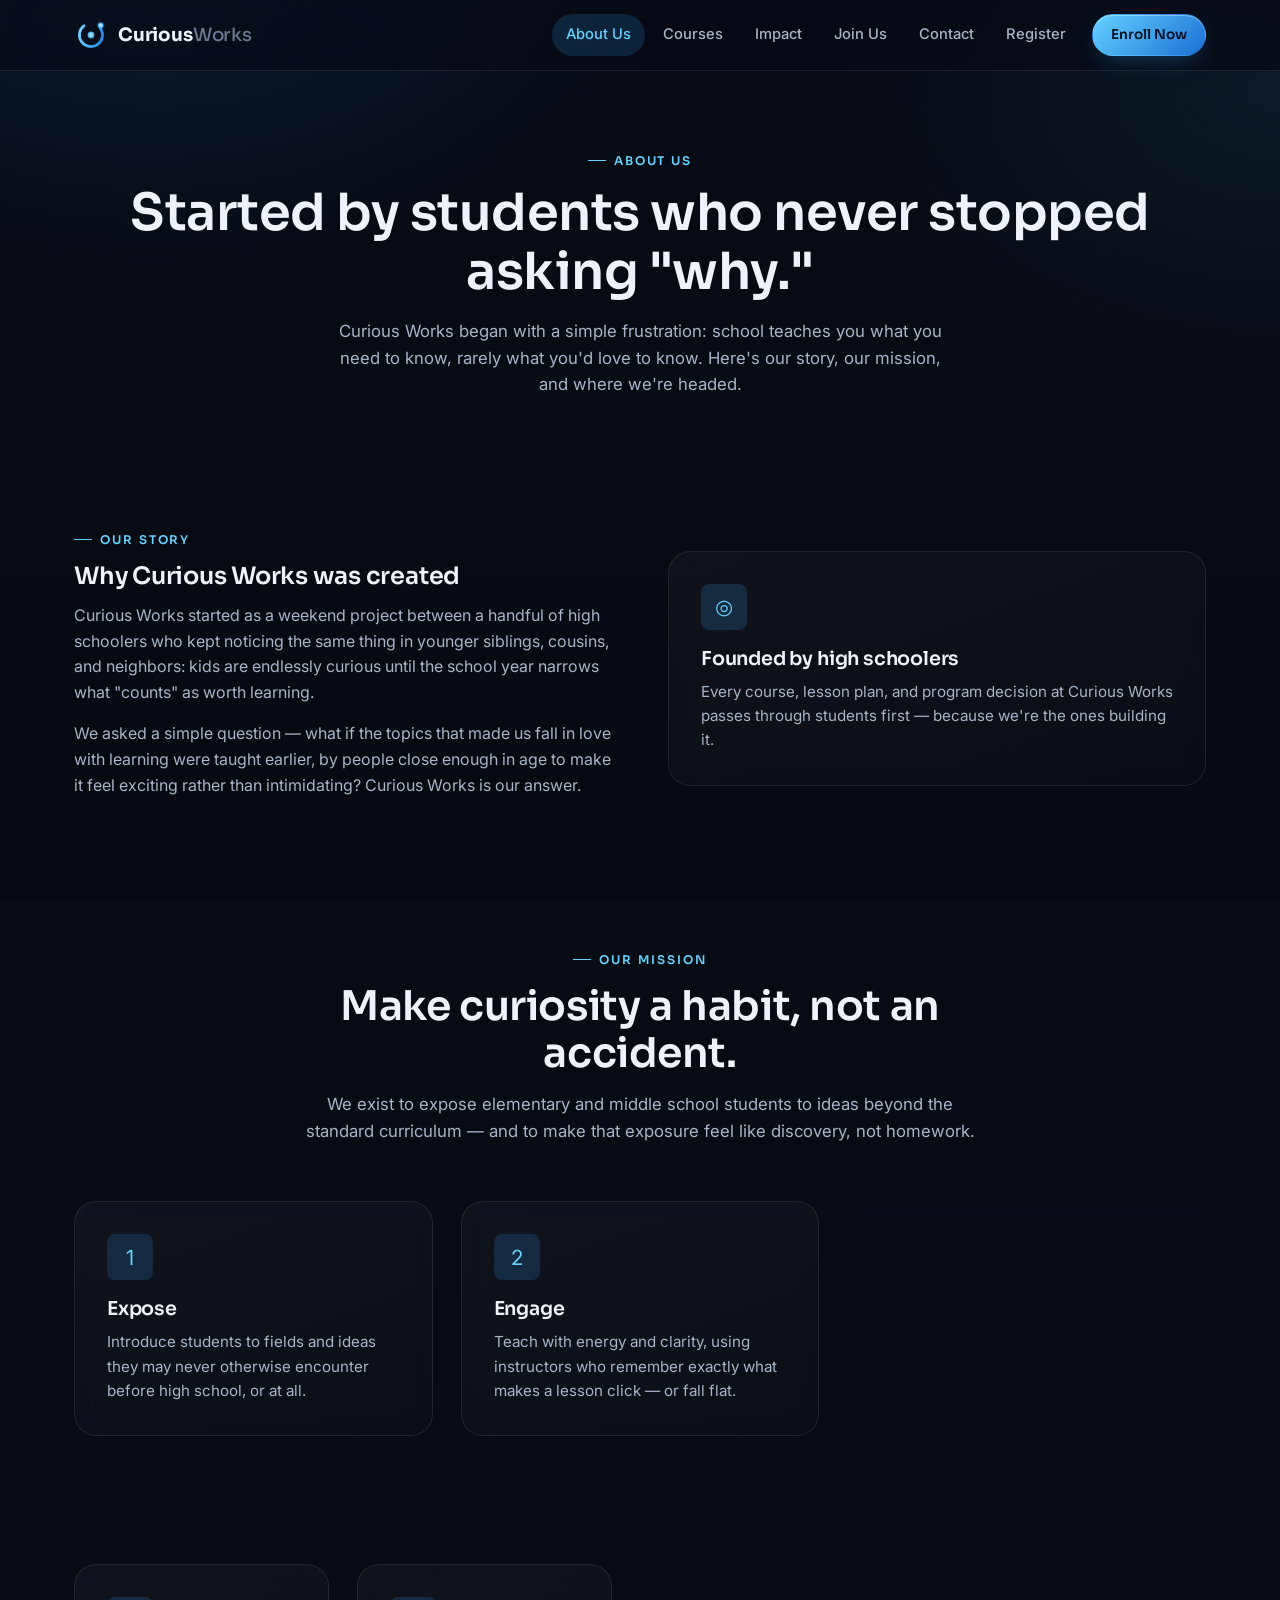
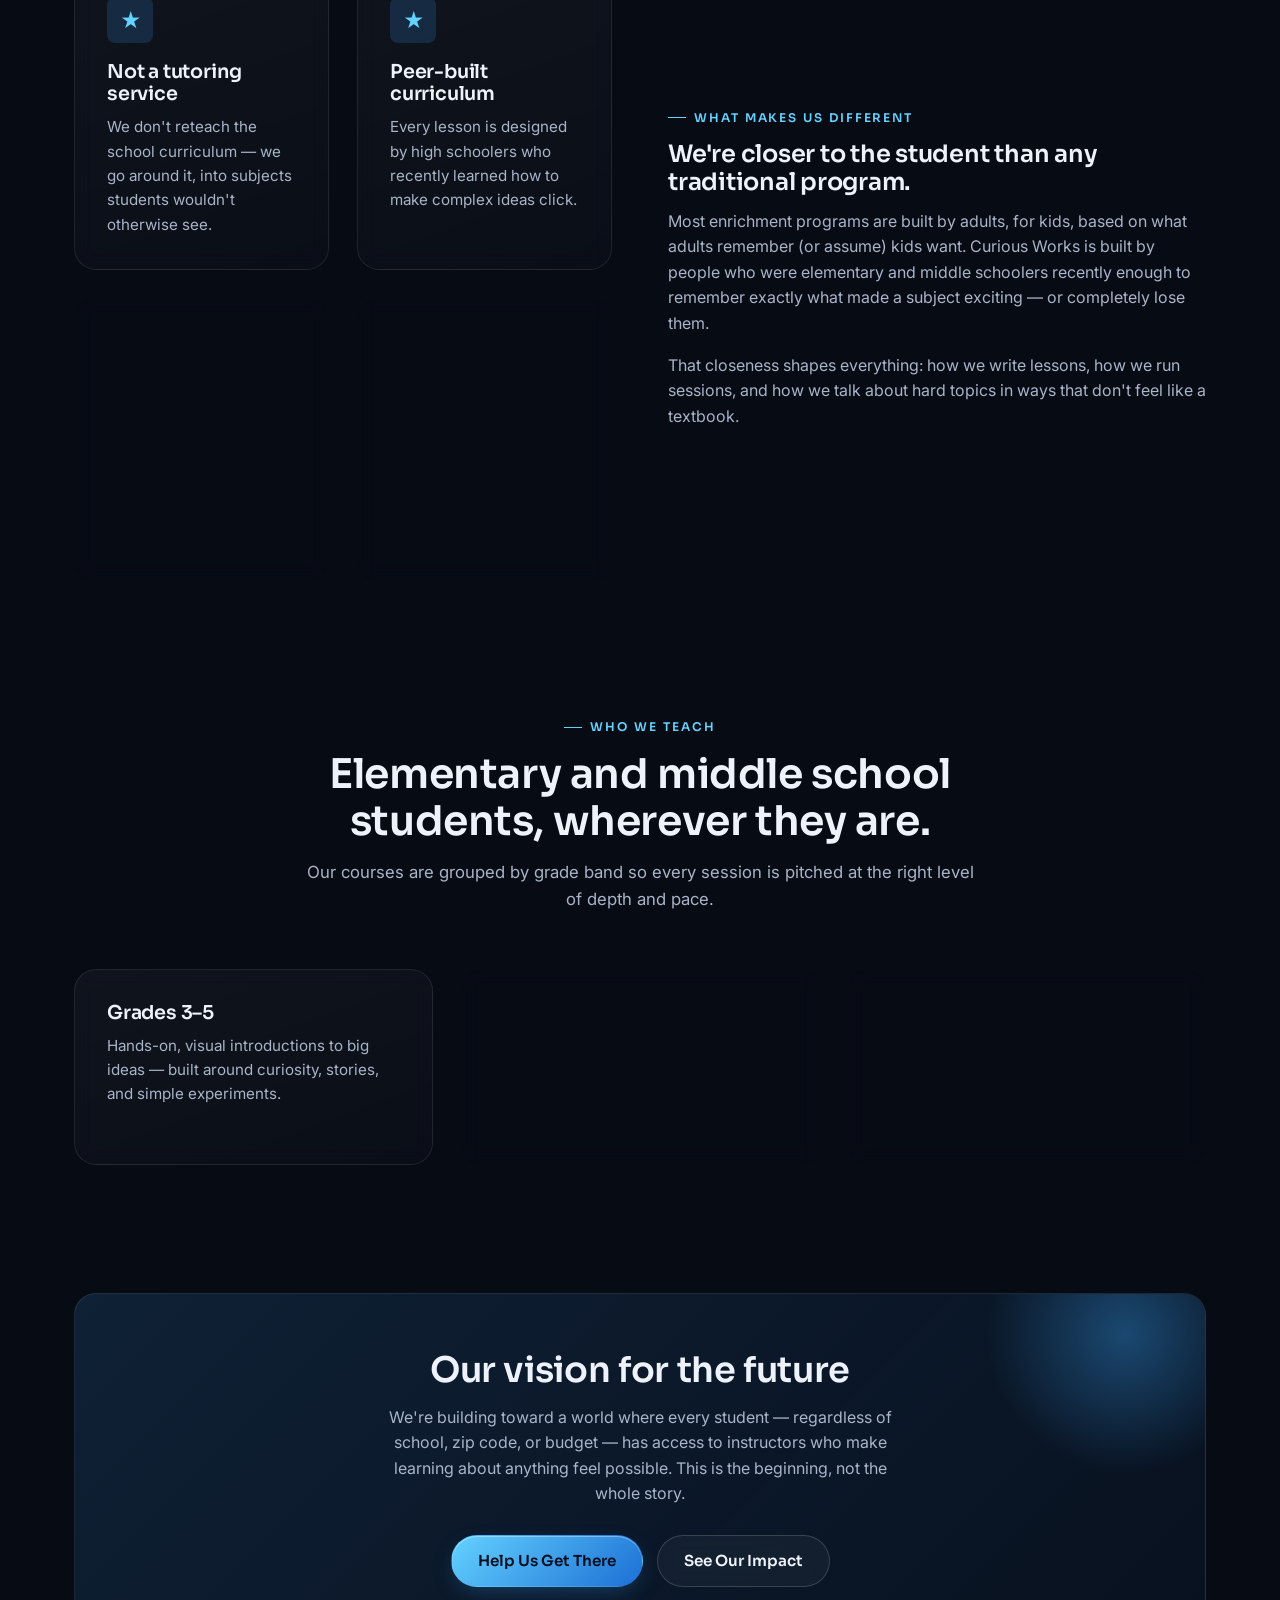
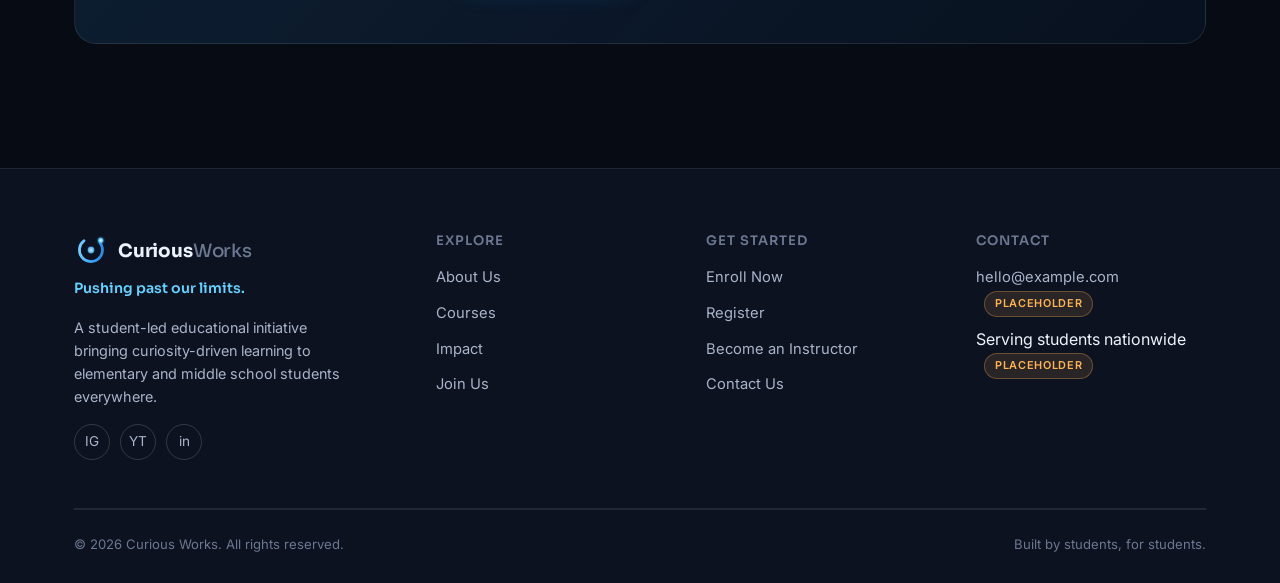
==== about.html @ 0af5e9e5 "Build full Curious Works marketing site Static 8-page site (Home, About, Courses, Enroll, Impact, Jo" ====
<!DOCTYPE html>
<html lang="en">
<head>
<meta charset="UTF-8">
<meta name="viewport" content="width=device-width, initial-scale=1.0">
<title>About Us — Curious Works</title>
<meta name="description" content="Learn what Curious Works is, why it was created, our mission, and our vision for the future of curiosity-driven education.">
<link rel="icon" type="image/svg+xml" href="assets/logo-mark.svg">
<link rel="preconnect" href="https://fonts.googleapis.com">
<link rel="preconnect" href="https://fonts.gstatic.com" crossorigin>
<link href="https://fonts.googleapis.com/css2?family=Inter:wght@400;500;600;700&family=Sora:wght@500;600;700;800&display=swap" rel="stylesheet">
<link rel="stylesheet" href="css/style.css">
</head>
<body data-page="about">

<header class="site-header" id="site-header"></header>

<main>

  <section class="page-hero">
    <div class="container">
      <div class="eyebrow">About Us</div>
      <h1>Started by students who never stopped asking "why."</h1>
      <p>Curious Works began with a simple frustration: school teaches you what you need to know, rarely what you'd love to know. Here's our story, our mission, and where we're headed.</p>
    </div>
  </section>

  <section class="section-tight">
    <div class="container">
      <div class="two-col reveal">
        <div>
          <div class="eyebrow">Our Story</div>
          <h2>Why Curious Works was created</h2>
          <p>Curious Works started as a weekend project between a handful of high schoolers who kept noticing the same thing in younger siblings, cousins, and neighbors: kids are endlessly curious until the school year narrows what "counts" as worth learning.</p>
          <p>We asked a simple question — what if the topics that made us fall in love with learning were taught earlier, by people close enough in age to make it feel exciting rather than intimidating? Curious Works is our answer.</p>
        </div>
        <div class="card">
          <div class="card-icon">◎</div>
          <h3>Founded by high schoolers</h3>
          <p>Every course, lesson plan, and program decision at Curious Works passes through students first — because we're the ones building it.</p>
        </div>
      </div>
    </div>
  </section>

  <section class="section-tight">
    <div class="container">
      <div class="section-header reveal">
        <div class="eyebrow">Our Mission</div>
        <h2>Make curiosity a habit, not an accident.</h2>
        <p>We exist to expose elementary and middle school students to ideas beyond the standard curriculum — and to make that exposure feel like discovery, not homework.</p>
      </div>
      <div class="grid grid-3">
        <div class="card reveal">
          <div class="card-icon">1</div>
          <h3>Expose</h3>
          <p>Introduce students to fields and ideas they may never otherwise encounter before high school, or at all.</p>
        </div>
        <div class="card reveal">
          <div class="card-icon">2</div>
          <h3>Engage</h3>
          <p>Teach with energy and clarity, using instructors who remember exactly what makes a lesson click — or fall flat.</p>
        </div>
        <div class="card reveal">
          <div class="card-icon">3</div>
          <h3>Empower</h3>
          <p>Leave every student with the confidence that they can understand something that once looked out of reach.</p>
        </div>
      </div>
    </div>
  </section>

  <section class="section-tight">
    <div class="container">
      <div class="two-col reveal">
        <div class="grid grid-2">
          <div class="card">
            <div class="card-icon">★</div>
            <h3>Not a tutoring service</h3>
            <p>We don't reteach the school curriculum — we go around it, into subjects students wouldn't otherwise see.</p>
          </div>
          <div class="card">
            <div class="card-icon">★</div>
            <h3>Peer-built curriculum</h3>
            <p>Every lesson is designed by high schoolers who recently learned how to make complex ideas click.</p>
          </div>
          <div class="card">
            <div class="card-icon">★</div>
            <h3>Breadth over drilling</h3>
            <p>We optimize for range of exposure, not test prep — the goal is discovery, not another exam.</p>
          </div>
          <div class="card">
            <div class="card-icon">★</div>
            <h3>Built to scale</h3>
            <p>Our structure is designed to expand to new instructors, new schools, and new cities from day one.</p>
          </div>
        </div>
        <div>
          <div class="eyebrow">What Makes Us Different</div>
          <h2>We're closer to the student than any traditional program.</h2>
          <p>Most enrichment programs are built by adults, for kids, based on what adults remember (or assume) kids want. Curious Works is built by people who were elementary and middle schoolers recently enough to remember exactly what made a subject exciting — or completely lose them.</p>
          <p>That closeness shapes everything: how we write lessons, how we run sessions, and how we talk about hard topics in ways that don't feel like a textbook.</p>
        </div>
      </div>
    </div>
  </section>

  <section class="section-tight">
    <div class="container">
      <div class="section-header reveal">
        <div class="eyebrow">Who We Teach</div>
        <h2>Elementary and middle school students, wherever they are.</h2>
        <p>Our courses are grouped by grade band so every session is pitched at the right level of depth and pace.</p>
      </div>
      <div class="grid grid-3">
        <div class="card reveal">
          <h3>Grades 3–5</h3>
          <p>Hands-on, visual introductions to big ideas — built around curiosity, stories, and simple experiments.</p>
        </div>
        <div class="card reveal">
          <h3>Grades 6–8</h3>
          <p>Deeper dives with more independent thinking, discussion, and project-based work.</p>
        </div>
        <div class="card reveal">
          <h3>Families &amp; Schools</h3>
          <p>We work with parents directly and are building partnerships with schools and community organizations. <span class="placeholder-tag">In Progress</span></p>
        </div>
      </div>
    </div>
  </section>

  <section class="section-tight">
    <div class="container">
      <div class="cta-banner reveal">
        <h2>Our vision for the future</h2>
        <p>We're building toward a world where every student — regardless of school, zip code, or budget — has access to instructors who make learning about anything feel possible. This is the beginning, not the whole story.</p>
        <div class="cta-actions">
          <a href="join.html" class="btn btn-primary">Help Us Get There</a>
          <a href="impact.html" class="btn btn-secondary">See Our Impact</a>
        </div>
      </div>
    </div>
  </section>

</main>

<footer class="site-footer" id="site-footer"></footer>

<script src="js/components.js"></script>
</body>
</html>
---- css/style.css ----
/* ==========================================================================
   Curious Works — Global Stylesheet
   Design system: dark navy + cerulean glow, glassmorphism accents.
   ========================================================================== */

:root {
  /* Color palette */
  --bg: #070b14;
  --bg-elevated: #0c1220;
  --bg-elevated-2: #101828;
  --surface: rgba(255, 255, 255, 0.04);
  --surface-strong: rgba(255, 255, 255, 0.07);
  --border: rgba(255, 255, 255, 0.09);
  --border-strong: rgba(255, 255, 255, 0.16);

  --accent: #3aa8ff;
  --accent-2: #64d2ff;
  --accent-deep: #1c6fd4;
  --accent-glow: rgba(58, 168, 255, 0.35);
  --accent-glow-soft: rgba(58, 168, 255, 0.16);

  --text: #eef3fb;
  --text-dim: #a9b4c9;
  --text-faint: #6b7891;

  --success: #48d597;
  --danger: #ff6b6b;

  /* Typography */
  --font-heading: 'Sora', 'Segoe UI', system-ui, sans-serif;
  --font-body: 'Inter', 'Segoe UI', system-ui, sans-serif;

  /* Layout */
  --container-w: 1180px;
  --radius-sm: 8px;
  --radius-md: 14px;
  --radius-lg: 22px;
  --radius-pill: 999px;

  --shadow-glow: 0 0 0 1px var(--border), 0 20px 60px -20px rgba(0, 0, 0, 0.7);
  --transition: 220ms cubic-bezier(0.2, 0.7, 0.3, 1);
}

/* ---------- Reset ---------- */
* , *::before, *::after { box-sizing: border-box; }

html {
  scroll-behavior: smooth;
  scroll-padding-top: 90px;
}

@media (prefers-reduced-motion: reduce) {
  html { scroll-behavior: auto; }
  * , *::before, *::after {
    animation-duration: 0.001ms !important;
    animation-iteration-count: 1 !important;
    transition-duration: 0.001ms !important;
    scroll-behavior: auto !important;
  }
}

body {
  margin: 0;
  background: var(--bg);
  color: var(--text);
  font-family: var(--font-body);
  font-size: 16px;
  line-height: 1.6;
  -webkit-font-smoothing: antialiased;
  overflow-x: hidden;
}

img, svg { max-width: 100%; display: block; }

a { color: inherit; text-decoration: none; }

h1, h2, h3, h4, h5 {
  font-family: var(--font-heading);
  font-weight: 600;
  line-height: 1.15;
  margin: 0 0 0.5em;
  letter-spacing: -0.01em;
}

p { margin: 0 0 1em; color: var(--text-dim); }

ul { padding: 0; margin: 0; list-style: none; }

button, input, textarea, select {
  font-family: inherit;
  font-size: inherit;
  color: inherit;
}

/* ---------- Background texture ---------- */
body {
  background-image:
    radial-gradient(ellipse 900px 600px at 12% -10%, rgba(58, 168, 255, 0.14), transparent 60%),
    radial-gradient(ellipse 800px 500px at 100% 10%, rgba(100, 210, 255, 0.08), transparent 55%),
    linear-gradient(180deg, #060a12 0%, #070b14 40%, #060910 100%);
  background-attachment: fixed;
}

/* ---------- Layout utilities ---------- */
.container {
  width: 100%;
  max-width: var(--container-w);
  margin: 0 auto;
  padding: 0 24px;
}

.section {
  padding: 96px 0;
  position: relative;
}

.section-tight { padding: 64px 0; }

.section-header {
  max-width: 680px;
  margin: 0 auto 56px;
  text-align: center;
}

.eyebrow {
  display: inline-flex;
  align-items: center;
  gap: 8px;
  font-family: var(--font-heading);
  font-size: 0.75rem;
  font-weight: 600;
  letter-spacing: 0.16em;
  text-transform: uppercase;
  color: var(--accent-2);
  margin-bottom: 14px;
}

.eyebrow::before {
  content: '';
  width: 18px;
  height: 1px;
  background: var(--accent-2);
}

.section-header h2 {
  font-size: clamp(1.8rem, 3.2vw, 2.6rem);
  margin-bottom: 14px;
}

.section-header p {
  font-size: 1.05rem;
}

.text-center { text-align: center; }

.grid {
  display: grid;
  gap: 28px;
}

.grid-2 { grid-template-columns: repeat(2, 1fr); }
.grid-3 { grid-template-columns: repeat(3, 1fr); }
.grid-4 { grid-template-columns: repeat(4, 1fr); }

@media (max-width: 980px) {
  .grid-3, .grid-4 { grid-template-columns: repeat(2, 1fr); }
}
@media (max-width: 640px) {
  .grid-2, .grid-3, .grid-4 { grid-template-columns: 1fr; }
}

.placeholder-tag {
  display: inline-block;
  font-size: 0.68rem;
  font-weight: 600;
  letter-spacing: 0.06em;
  text-transform: uppercase;
  color: #ffb454;
  background: rgba(255, 180, 84, 0.12);
  border: 1px solid rgba(255, 180, 84, 0.3);
  border-radius: var(--radius-pill);
  padding: 3px 10px;
  margin-left: 8px;
  vertical-align: middle;
}

/* ---------- Buttons ---------- */
.btn {
  display: inline-flex;
  align-items: center;
  justify-content: center;
  gap: 8px;
  font-family: var(--font-heading);
  font-weight: 600;
  font-size: 0.95rem;
  padding: 13px 26px;
  border-radius: var(--radius-pill);
  border: 1px solid transparent;
  cursor: pointer;
  transition: transform var(--transition), box-shadow var(--transition), background var(--transition), border-color var(--transition), color var(--transition);
  white-space: nowrap;
}

.btn:active { transform: translateY(1px) scale(0.99); }

.btn-primary {
  background: linear-gradient(135deg, var(--accent-2), var(--accent-deep));
  color: #041022;
  box-shadow: 0 8px 24px -8px var(--accent-glow), inset 0 1px 0 rgba(255,255,255,0.35);
}

.btn-primary:hover {
  box-shadow: 0 12px 32px -8px var(--accent-glow), inset 0 1px 0 rgba(255,255,255,0.4);
  transform: translateY(-2px);
}

.btn-secondary {
  background: var(--surface);
  border-color: var(--border-strong);
  color: var(--text);
  backdrop-filter: blur(8px);
}

.btn-secondary:hover {
  background: var(--surface-strong);
  border-color: var(--accent);
  transform: translateY(-2px);
}

.btn-ghost {
  background: transparent;
  color: var(--text-dim);
  padding: 10px 4px;
}
.btn-ghost:hover { color: var(--accent-2); }

.btn-block { width: 100%; }

.btn-sm { padding: 9px 18px; font-size: 0.85rem; }

/* ---------- Navbar ---------- */
.site-header {
  position: sticky;
  top: 0;
  z-index: 100;
  background: rgba(7, 11, 20, 0.72);
  backdrop-filter: blur(14px) saturate(140%);
  border-bottom: 1px solid var(--border);
}

.navbar {
  display: flex;
  align-items: center;
  justify-content: space-between;
  padding: 14px 24px;
  max-width: var(--container-w);
  margin: 0 auto;
}

.brand {
  display: flex;
  align-items: center;
  gap: 10px;
  font-family: var(--font-heading);
  font-weight: 700;
  font-size: 1.15rem;
  color: var(--text);
}

.brand-mark { width: 34px; height: 34px; }

.brand-word { letter-spacing: -0.01em; }
.brand-word .dim { color: var(--text-faint); font-weight: 500; }

.nav-links {
  display: flex;
  align-items: center;
  gap: 4px;
}

.nav-links a:not(.btn) {
  padding: 9px 14px;
  border-radius: var(--radius-pill);
  font-size: 0.92rem;
  font-weight: 500;
  color: var(--text-dim);
  transition: color var(--transition), background var(--transition);
}

.nav-links a:not(.btn):hover { color: var(--text); background: var(--surface); }
.nav-links a.active:not(.btn) { color: var(--accent-2); background: var(--accent-glow-soft); }

.nav-cta { display: flex; align-items: center; gap: 10px; margin-left: 8px; }

.nav-toggle {
  display: none;
  background: none;
  border: 1px solid var(--border-strong);
  border-radius: var(--radius-sm);
  padding: 8px 10px;
  cursor: pointer;
}

.nav-toggle span {
  display: block;
  width: 20px;
  height: 2px;
  background: var(--text);
  margin: 4px 0;
  transition: transform var(--transition), opacity var(--transition);
}

.site-header.menu-open .nav-toggle span:nth-child(1) { transform: translateY(6px) rotate(45deg); }
.site-header.menu-open .nav-toggle span:nth-child(2) { opacity: 0; }
.site-header.menu-open .nav-toggle span:nth-child(3) { transform: translateY(-6px) rotate(-45deg); }

@media (max-width: 900px) {
  .nav-toggle { display: block; }

  .nav-links {
    position: absolute;
    top: 100%;
    left: 0;
    right: 0;
    flex-direction: column;
    align-items: stretch;
    background: rgba(8, 12, 22, 0.98);
    border-bottom: 1px solid var(--border);
    padding: 10px 20px 24px;
    gap: 4px;
    max-height: 0;
    overflow: hidden;
    opacity: 0;
    transition: max-height var(--transition), opacity var(--transition);
  }

  .site-header.menu-open .nav-links {
    max-height: 640px;
    opacity: 1;
  }

  .nav-links a:not(.btn) { padding: 12px 10px; }
  .nav-cta { flex-direction: column; align-items: stretch; margin-left: 0; margin-top: 8px; }
  .nav-cta .btn { width: 100%; }
}

/* ---------- Hero ---------- */
.hero {
  position: relative;
  padding: 130px 0 110px;
  overflow: hidden;
  isolation: isolate;
}

.hero-bg {
  position: absolute;
  inset: 0;
  z-index: -2;
  overflow: hidden;
}

.orb {
  position: absolute;
  border-radius: 50%;
  filter: blur(60px);
  opacity: 0.55;
  animation: float 18s ease-in-out infinite;
}

.orb-1 { width: 420px; height: 420px; background: radial-gradient(circle, var(--accent) 0%, transparent 70%); top: -120px; left: -80px; animation-delay: 0s; }
.orb-2 { width: 360px; height: 360px; background: radial-gradient(circle, var(--accent-2) 0%, transparent 70%); top: 40px; right: -100px; animation-delay: -6s; }
.orb-3 { width: 300px; height: 300px; background: radial-gradient(circle, var(--accent-deep) 0%, transparent 70%); bottom: -140px; left: 30%; animation-delay: -12s; }

@keyframes float {
  0%, 100% { transform: translate(0, 0) scale(1); }
  33% { transform: translate(30px, -20px) scale(1.06); }
  66% { transform: translate(-20px, 20px) scale(0.96); }
}

#particle-canvas {
  position: absolute;
  inset: 0;
  z-index: -1;
  opacity: 0.6;
}

.hero-inner { text-align: center; max-width: 780px; margin: 0 auto; }

.hero-logo { width: 72px; height: 72px; margin: 0 auto 28px; }

.hero-tagline {
  font-family: var(--font-heading);
  color: var(--accent-2);
  font-weight: 600;
  letter-spacing: 0.08em;
  text-transform: uppercase;
  font-size: 0.85rem;
  margin-bottom: 18px;
}

.hero h1 {
  font-size: clamp(2.4rem, 5.6vw, 4.2rem);
  background: linear-gradient(135deg, #ffffff 20%, var(--accent-2) 75%);
  -webkit-background-clip: text;
  background-clip: text;
  color: transparent;
  margin-bottom: 22px;
}

.hero-sub {
  font-size: 1.15rem;
  color: var(--text-dim);
  max-width: 620px;
  margin: 0 auto 36px;
}

.hero-actions {
  display: flex;
  gap: 16px;
  justify-content: center;
  flex-wrap: wrap;
}

/* ---------- Glass card ---------- */
.card {
  background: linear-gradient(160deg, var(--surface), rgba(255,255,255,0.015));
  border: 1px solid var(--border);
  border-radius: var(--radius-lg);
  padding: 32px;
  backdrop-filter: blur(10px);
  transition: transform var(--transition), border-color var(--transition), box-shadow var(--transition);
}

.card:hover {
  transform: translateY(-4px);
  border-color: var(--border-strong);
  box-shadow: 0 24px 50px -24px rgba(0,0,0,0.6), 0 0 0 1px var(--border);
}

.card-icon {
  width: 46px;
  height: 46px;
  border-radius: var(--radius-sm);
  display: flex;
  align-items: center;
  justify-content: center;
  background: var(--accent-glow-soft);
  color: var(--accent-2);
  margin-bottom: 18px;
  font-size: 1.3rem;
}

.card h3 { font-size: 1.2rem; margin-bottom: 10px; }
.card p { margin-bottom: 0; font-size: 0.95rem; }

/* ---------- Scroll reveal ---------- */
.reveal {
  opacity: 0;
  transform: translateY(24px);
  transition: opacity 700ms ease, transform 700ms ease;
}
.reveal.in-view { opacity: 1; transform: translateY(0); }

/* ---------- Course cards ---------- */
.course-card {
  display: flex;
  flex-direction: column;
  background: linear-gradient(160deg, var(--surface), rgba(255,255,255,0.015));
  border: 1px solid var(--border);
  border-radius: var(--radius-lg);
  overflow: hidden;
  transition: transform var(--transition), border-color var(--transition), box-shadow var(--transition);
  position: relative;
}

.course-card:hover {
  transform: translateY(-6px);
  border-color: var(--accent);
  box-shadow: 0 30px 60px -28px var(--accent-glow), 0 0 0 1px var(--border);
}

.course-banner {
  height: 108px;
  background: linear-gradient(135deg, rgba(58,168,255,0.22), rgba(100,210,255,0.05));
  display: flex;
  align-items: center;
  justify-content: center;
  font-size: 2.2rem;
  border-bottom: 1px solid var(--border);
  overflow: hidden;
  color: var(--accent-2);
}

.course-banner svg {
  width: 44px;
  height: 44px;
  flex-shrink: 0;
}

.course-body { padding: 26px 26px 24px; flex: 1; display: flex; flex-direction: column; }

.course-field { font-size: 0.78rem; letter-spacing: 0.06em; text-transform: uppercase; color: var(--accent-2); font-weight: 600; margin-bottom: 8px; }

.course-body h3 { font-size: 1.25rem; margin-bottom: 8px; }
.course-desc { font-size: 0.92rem; flex: 1; }

.course-meta {
  display: grid;
  grid-template-columns: 1fr 1fr;
  gap: 10px 16px;
  margin: 18px 0 22px;
  padding: 16px 0;
  border-top: 1px solid var(--border);
  border-bottom: 1px solid var(--border);
}

.meta-item { font-size: 0.82rem; }
.meta-label { color: var(--text-faint); display: block; font-size: 0.72rem; text-transform: uppercase; letter-spacing: 0.05em; margin-bottom: 2px; }
.meta-value { color: var(--text); font-weight: 500; }

.spots-badge {
  display: inline-flex;
  align-items: center;
  gap: 6px;
  font-size: 0.78rem;
  color: var(--success);
  font-weight: 600;
  margin-bottom: 16px;
}
.spots-badge.low { color: #ffb454; }
.spots-badge::before {
  content: '';
  width: 7px; height: 7px; border-radius: 50%;
  background: currentColor;
  box-shadow: 0 0 8px currentColor;
}

/* ---------- Stats ---------- */
.stat-card {
  text-align: center;
  padding: 36px 20px;
}

.stat-number {
  font-family: var(--font-heading);
  font-size: clamp(2.2rem, 4vw, 3rem);
  font-weight: 700;
  background: linear-gradient(135deg, #fff, var(--accent-2));
  -webkit-background-clip: text;
  background-clip: text;
  color: transparent;
}

.stat-label { font-size: 0.9rem; color: var(--text-dim); margin-top: 6px; }

/* ---------- Testimonials ---------- */
.testimonial-card {
  padding: 30px;
}

.testimonial-quote {
  font-size: 1.02rem;
  color: var(--text);
  margin-bottom: 20px;
  position: relative;
}

.testimonial-author {
  display: flex;
  align-items: center;
  gap: 12px;
}

.avatar {
  width: 42px; height: 42px;
  border-radius: 50%;
  background: linear-gradient(135deg, var(--accent), var(--accent-deep));
  display: flex; align-items: center; justify-content: center;
  font-weight: 700; font-family: var(--font-heading);
  color: #041022;
  flex-shrink: 0;
}

.author-name { font-weight: 600; font-size: 0.92rem; }
.author-role { font-size: 0.8rem; color: var(--text-faint); }

/* ---------- Photo placeholder ---------- */
.photo-placeholder {
  aspect-ratio: 4/3;
  border-radius: var(--radius-md);
  border: 1px dashed var(--border-strong);
  background: linear-gradient(160deg, rgba(58,168,255,0.06), rgba(255,255,255,0.02));
  display: flex;
  flex-direction: column;
  align-items: center;
  justify-content: center;
  gap: 8px;
  color: var(--text-faint);
  font-size: 0.85rem;
  text-align: center;
  padding: 16px;
}

/* ---------- Forms ---------- */
.form-card {
  background: linear-gradient(160deg, var(--surface), rgba(255,255,255,0.015));
  border: 1px solid var(--border);
  border-radius: var(--radius-lg);
  padding: 40px;
  backdrop-filter: blur(10px);
}

@media (max-width: 640px) {
  .form-card { padding: 26px; }
}

.form-row { display: grid; grid-template-columns: 1fr 1fr; gap: 20px; margin-bottom: 20px; }
@media (max-width: 640px) { .form-row { grid-template-columns: 1fr; } }

.field { margin-bottom: 20px; }
.field:last-child { margin-bottom: 0; }
.form-row .field { margin-bottom: 0; }

.field label {
  display: block;
  font-size: 0.85rem;
  font-weight: 600;
  margin-bottom: 8px;
  color: var(--text);
}

.field .hint { font-size: 0.78rem; color: var(--text-faint); margin-top: 6px; }

.field input,
.field select,
.field textarea {
  width: 100%;
  background: rgba(255, 255, 255, 0.03);
  border: 1px solid var(--border-strong);
  border-radius: var(--radius-sm);
  padding: 12px 14px;
  color: var(--text);
  transition: border-color var(--transition), box-shadow var(--transition), background var(--transition);
}

.field input::placeholder, .field textarea::placeholder { color: var(--text-faint); }

.field input:focus,
.field select:focus,
.field textarea:focus {
  outline: none;
  border-color: var(--accent);
  box-shadow: 0 0 0 3px var(--accent-glow-soft);
  background: rgba(255, 255, 255, 0.05);
}

.field input:invalid:not(:placeholder-shown),
.field textarea:invalid:not(:placeholder-shown) {
  border-color: rgba(255, 107, 107, 0.5);
}

.field textarea { resize: vertical; min-height: 120px; }

.field-error {
  display: none;
  color: var(--danger);
  font-size: 0.78rem;
  margin-top: 6px;
}
.field.has-error input,
.field.has-error select,
.field.has-error textarea { border-color: var(--danger); }
.field.has-error .field-error { display: block; }

.checkbox-field { display: flex; align-items: flex-start; gap: 10px; }
.checkbox-field input { width: auto; margin-top: 4px; }
.checkbox-field label { margin-bottom: 0; font-weight: 500; font-size: 0.85rem; color: var(--text-dim); }

fieldset { border: none; padding: 0; margin: 0 0 20px; }
legend { font-size: 0.85rem; font-weight: 600; margin-bottom: 10px; padding: 0; }

.radio-grid { display: flex; flex-wrap: wrap; gap: 10px; }
.radio-pill {
  display: flex;
  align-items: center;
  gap: 8px;
  padding: 10px 16px;
  border: 1px solid var(--border-strong);
  border-radius: var(--radius-pill);
  cursor: pointer;
  font-size: 0.88rem;
  transition: border-color var(--transition), background var(--transition), color var(--transition);
}
.radio-pill input { width: auto; margin: 0; accent-color: var(--accent); }
.radio-pill:has(input:checked) {
  border-color: var(--accent);
  background: var(--accent-glow-soft);
  color: var(--accent-2);
}

.checkbox-grid { display: grid; grid-template-columns: repeat(2, 1fr); gap: 10px; }
@media (max-width: 640px) { .checkbox-grid { grid-template-columns: 1fr; } }

/* ---------- Confirmation state ---------- */
.confirm-panel {
  text-align: center;
  padding: 20px 10px 10px;
}

.confirm-icon {
  width: 68px; height: 68px;
  border-radius: 50%;
  background: rgba(72, 213, 151, 0.12);
  border: 1px solid rgba(72, 213, 151, 0.4);
  color: var(--success);
  display: flex; align-items: center; justify-content: center;
  margin: 0 auto 22px;
  font-size: 1.8rem;
}

.confirm-panel h3 { font-size: 1.4rem; margin-bottom: 10px; }
.confirm-panel p { max-width: 420px; margin: 0 auto 26px; }

.hidden { display: none !important; }

/* ---------- CTA banner ---------- */
.cta-banner {
  border-radius: var(--radius-lg);
  padding: 56px 40px;
  text-align: center;
  background: linear-gradient(135deg, rgba(58,168,255,0.14), rgba(28,111,212,0.06));
  border: 1px solid var(--border);
  position: relative;
  overflow: hidden;
}

.cta-banner::before {
  content: '';
  position: absolute;
  width: 280px; height: 280px;
  background: radial-gradient(circle, var(--accent-glow), transparent 70%);
  top: -100px; right: -60px;
  border-radius: 50%;
}

.cta-banner h2 { font-size: clamp(1.6rem, 3vw, 2.2rem); margin-bottom: 14px; }
.cta-banner p { max-width: 520px; margin: 0 auto 28px; }
.cta-actions { display: flex; gap: 14px; justify-content: center; flex-wrap: wrap; position: relative; z-index: 1; }

/* ---------- Footer ---------- */
.site-footer {
  border-top: 1px solid var(--border);
  padding: 64px 0 28px;
  background: var(--bg-elevated);
  margin-top: 60px;
}

.footer-grid {
  display: grid;
  grid-template-columns: 1.4fr 1fr 1fr 1fr;
  gap: 40px;
  margin-bottom: 48px;
}

@media (max-width: 820px) {
  .footer-grid { grid-template-columns: 1fr 1fr; }
}
@media (max-width: 520px) {
  .footer-grid { grid-template-columns: 1fr; }
}

.footer-brand p { font-size: 0.9rem; max-width: 280px; }
.footer-tagline { color: var(--accent-2); font-weight: 600; font-size: 0.88rem; margin: 10px 0 16px; font-family: var(--font-heading); }

.footer-col h4 { font-size: 0.82rem; text-transform: uppercase; letter-spacing: 0.08em; color: var(--text-faint); margin-bottom: 16px; }
.footer-col ul li { margin-bottom: 10px; }
.footer-col a { font-size: 0.92rem; color: var(--text-dim); transition: color var(--transition); }
.footer-col a:hover { color: var(--accent-2); }

.social-row { display: flex; gap: 10px; margin-top: 16px; }
.social-icon {
  width: 36px; height: 36px;
  border-radius: 50%;
  border: 1px solid var(--border-strong);
  display: flex; align-items: center; justify-content: center;
  color: var(--text-dim);
  transition: all var(--transition);
  font-size: 0.85rem;
}
.social-icon:hover { border-color: var(--accent); color: var(--accent-2); background: var(--accent-glow-soft); }

.footer-bottom {
  display: flex;
  justify-content: space-between;
  align-items: center;
  padding-top: 24px;
  border-top: 1px solid var(--border);
  font-size: 0.82rem;
  color: var(--text-faint);
  flex-wrap: wrap;
  gap: 12px;
}

/* ---------- Page hero (inner pages) ---------- */
.page-hero {
  padding: 80px 0 60px;
  text-align: center;
  position: relative;
}

.page-hero .eyebrow { justify-content: center; display: flex; }
.page-hero h1 { font-size: clamp(2rem, 4.4vw, 3.2rem); margin-bottom: 16px; }
.page-hero p { max-width: 620px; margin: 0 auto; font-size: 1.05rem; }

/* ---------- Misc components ---------- */
.divider { height: 1px; background: var(--border); margin: 0; }

.badge-row { display: flex; flex-wrap: wrap; gap: 10px; justify-content: center; margin-top: 20px; }
.badge-pill {
  font-size: 0.78rem;
  padding: 6px 14px;
  border-radius: var(--radius-pill);
  border: 1px solid var(--border-strong);
  color: var(--text-dim);
}

.two-col {
  display: grid;
  grid-template-columns: 1fr 1fr;
  gap: 56px;
  align-items: center;
}
@media (max-width: 860px) {
  .two-col { grid-template-columns: 1fr; gap: 32px; }
}

.list-check li {
  display: flex;
  gap: 12px;
  margin-bottom: 14px;
  font-size: 0.98rem;
  color: var(--text-dim);
}
.list-check li::before {
  content: '✓';
  color: var(--accent-2);
  font-weight: 700;
  flex-shrink: 0;
}

.filter-bar {
  display: flex;
  flex-wrap: wrap;
  gap: 10px;
  justify-content: center;
  margin-bottom: 48px;
}

.filter-chip {
  padding: 9px 18px;
  border-radius: var(--radius-pill);
  border: 1px solid var(--border-strong);
  font-size: 0.85rem;
  font-weight: 500;
  color: var(--text-dim);
  cursor: pointer;
  transition: all var(--transition);
  background: transparent;
}
.filter-chip:hover { border-color: var(--accent); color: var(--text); }
.filter-chip.active { background: var(--accent-glow-soft); border-color: var(--accent); color: var(--accent-2); }

.involve-card { display: flex; flex-direction: column; height: 100%; }
.involve-card ul { margin: 14px 0 0; }
.involve-card li { font-size: 0.88rem; color: var(--text-faint); margin-bottom: 6px; padding-left: 14px; position: relative; }
.involve-card li::before { content: '—'; position: absolute; left: 0; color: var(--text-faint); }

.summary-box {
  background: var(--accent-glow-soft);
  border: 1px solid rgba(58,168,255,0.3);
  border-radius: var(--radius-md);
  padding: 20px 22px;
  margin-bottom: 28px;
  display: flex;
  align-items: center;
  gap: 16px;
  flex-wrap: wrap;
  justify-content: space-between;
}

.summary-box .course-title { font-family: var(--font-heading); font-weight: 600; font-size: 1.05rem; }
.summary-box .course-sub { font-size: 0.85rem; color: var(--text-dim); }

/* Scrollbar */
::-webkit-scrollbar { width: 10px; }
::-webkit-scrollbar-track { background: var(--bg); }
::-webkit-scrollbar-thumb { background: var(--border-strong); border-radius: 6px; }
::-webkit-scrollbar-thumb:hover { background: var(--accent-deep); }
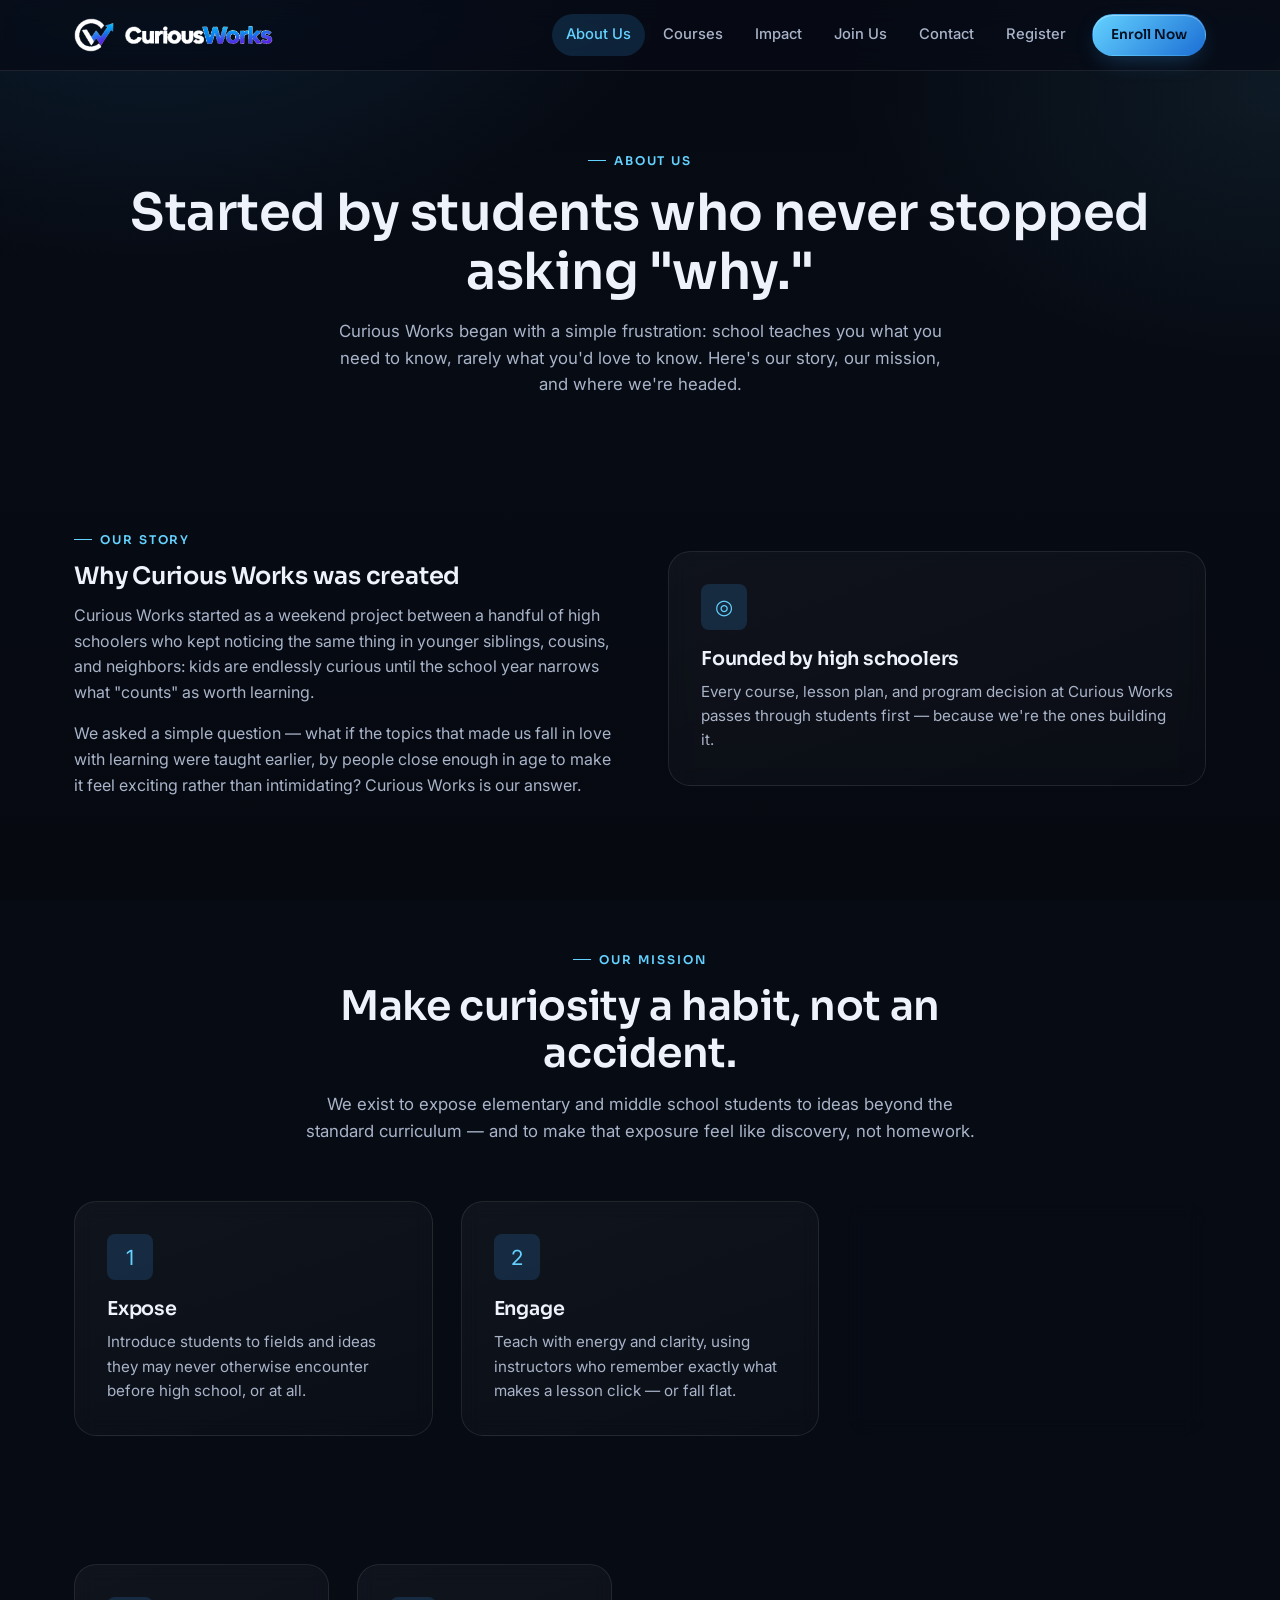
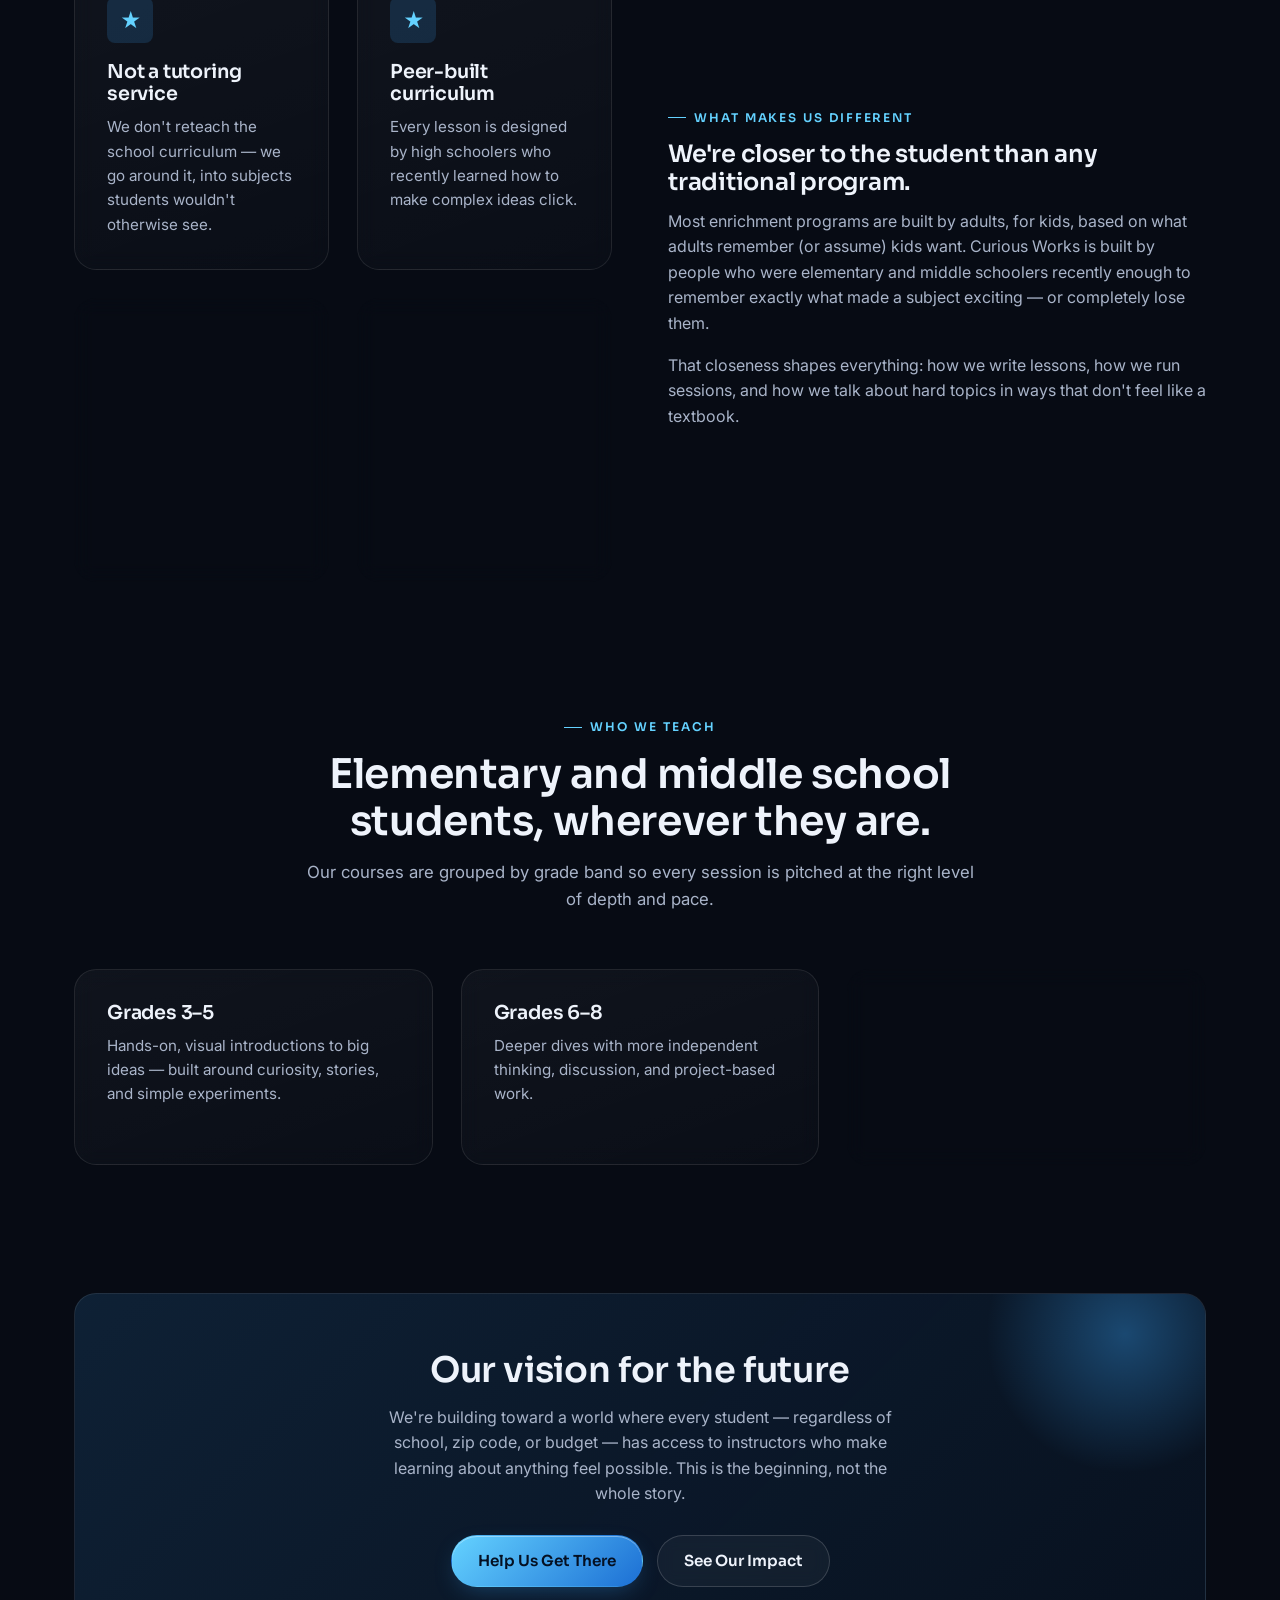
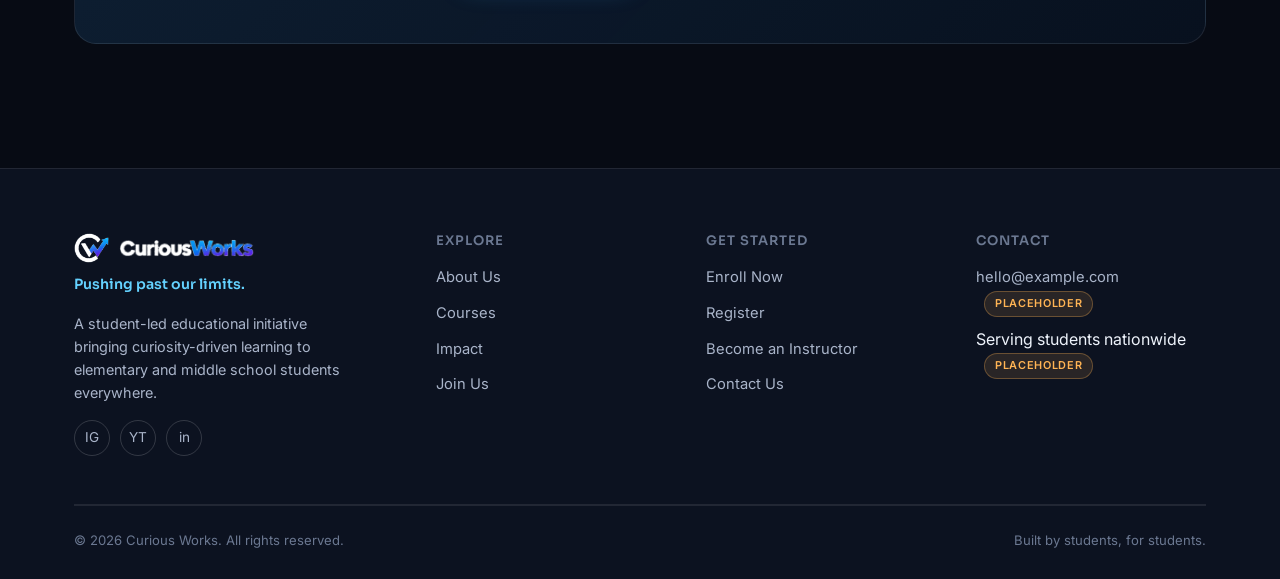
==== commit 573a6b8e: "Replace logo with provided CuriousWorks brand mark and wordmark Extract the circular CW mark and Cur" ====
--- a/about.html
+++ b/about.html
@@ -5,7 +5,7 @@
 <meta name="viewport" content="width=device-width, initial-scale=1.0">
 <title>About Us — Curious Works</title>
 <meta name="description" content="Learn what Curious Works is, why it was created, our mission, and our vision for the future of curiosity-driven education.">
-<link rel="icon" type="image/svg+xml" href="assets/logo-mark.svg">
+<link rel="icon" type="image/png" href="assets/logo-mark.png">
 <link rel="preconnect" href="https://fonts.googleapis.com">
 <link rel="preconnect" href="https://fonts.gstatic.com" crossorigin>
 <link href="https://fonts.googleapis.com/css2?family=Inter:wght@400;500;600;700&family=Sora:wght@500;600;700;800&display=swap" rel="stylesheet">
--- a/css/style.css
+++ b/css/style.css
@@ -267,10 +267,11 @@
   color: var(--text);
 }
 
-.brand-mark { width: 34px; height: 34px; }
-
-.brand-word { letter-spacing: -0.01em; }
-.brand-word .dim { color: var(--text-faint); font-weight: 500; }
+.brand-mark { height: 34px; width: auto; }
+.brand-wordmark { height: 20px; width: auto; }
+
+.site-footer .brand-mark { height: 30px; }
+.site-footer .brand-wordmark { height: 18px; }
 
 .nav-links {
   display: flex;
@@ -386,7 +387,7 @@
 
 .hero-inner { text-align: center; max-width: 780px; margin: 0 auto; }
 
-.hero-logo { width: 72px; height: 72px; margin: 0 auto 28px; }
+.hero-logo { height: 72px; width: auto; margin: 0 auto 28px; }
 
 .hero-tagline {
   font-family: var(--font-heading);
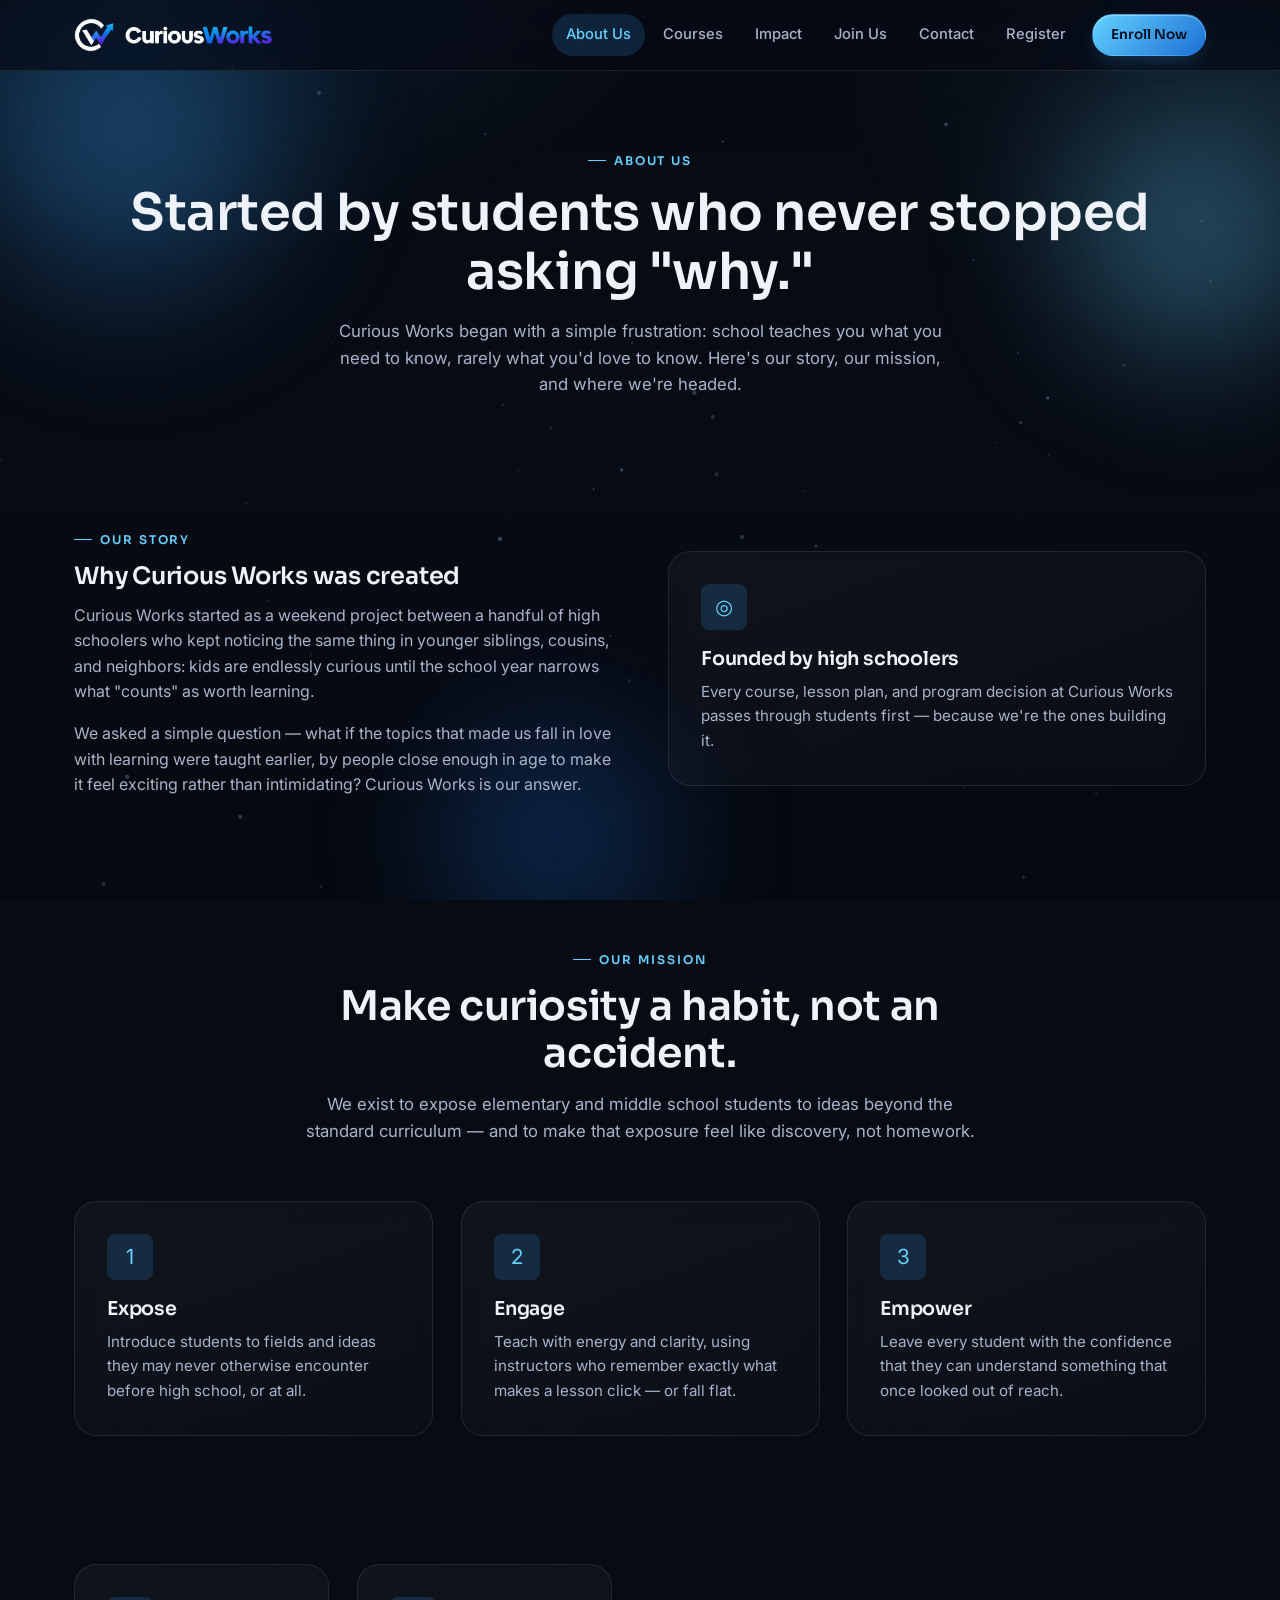
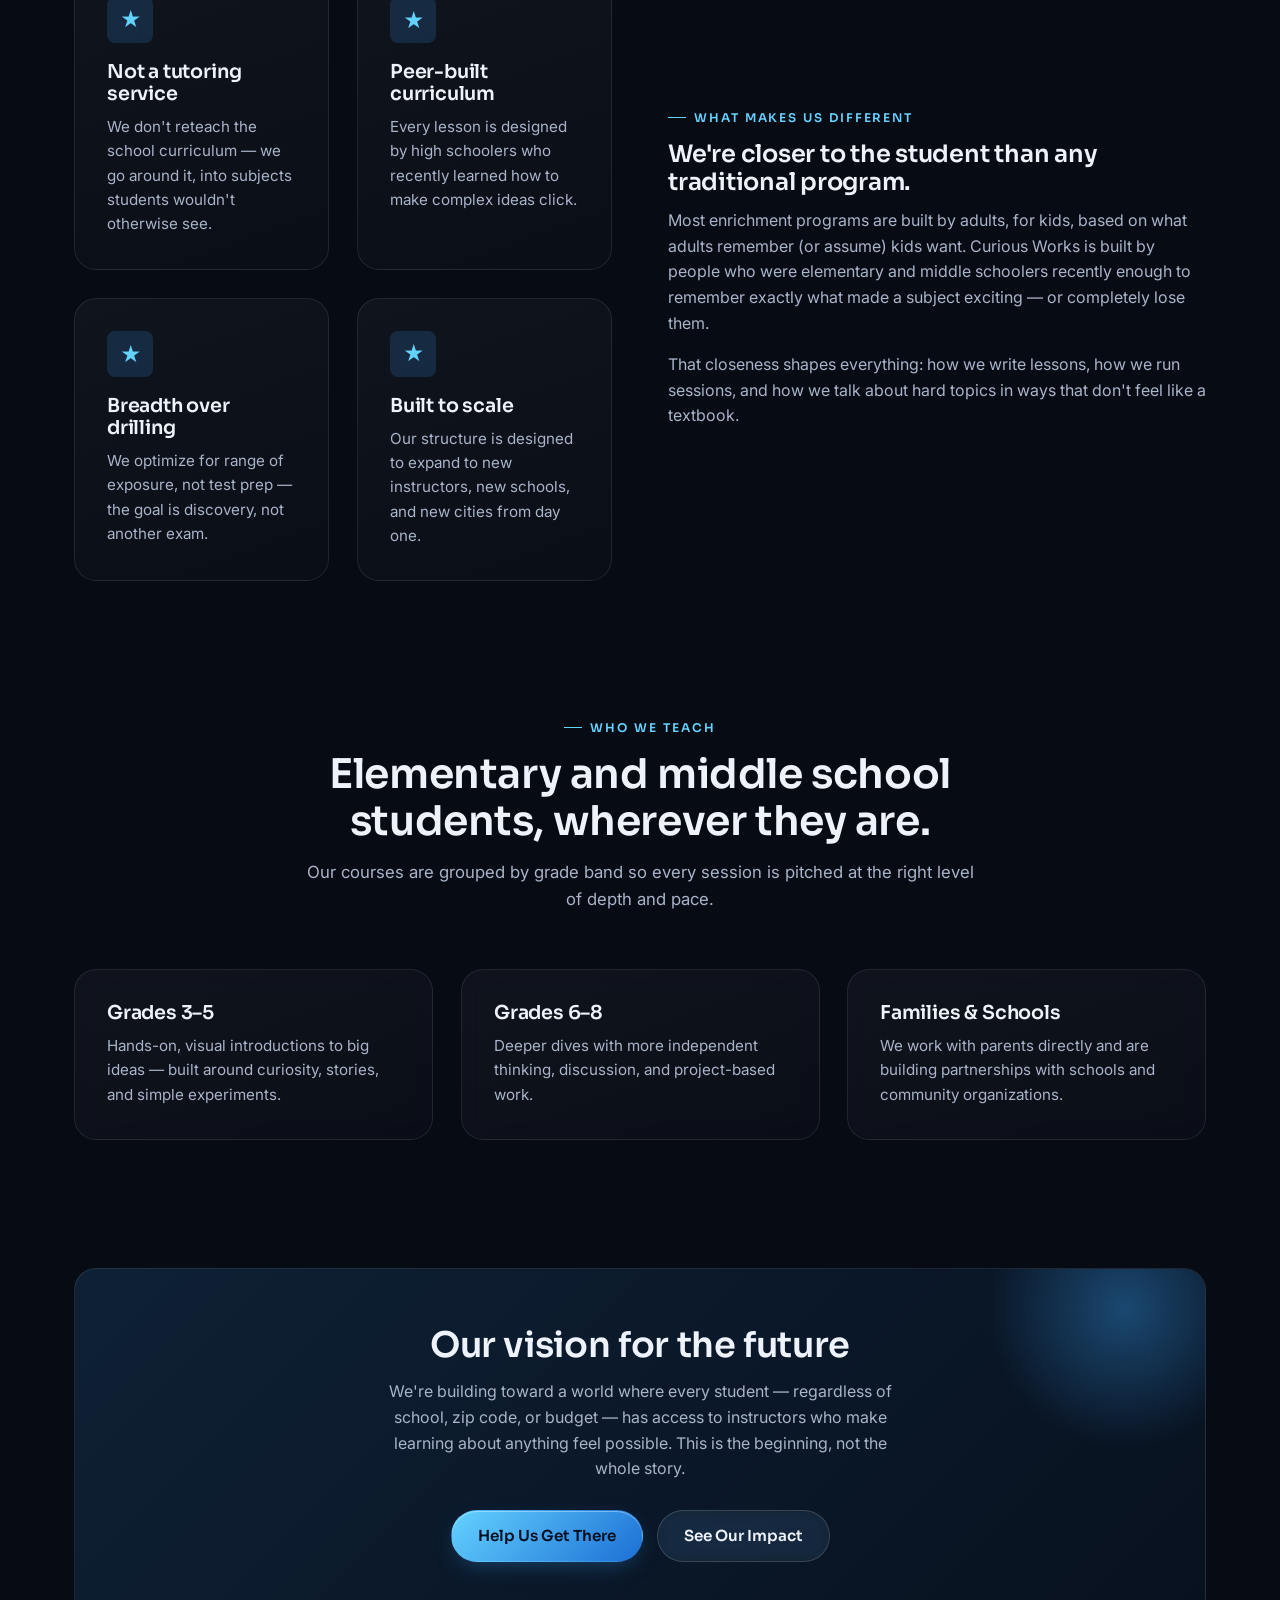
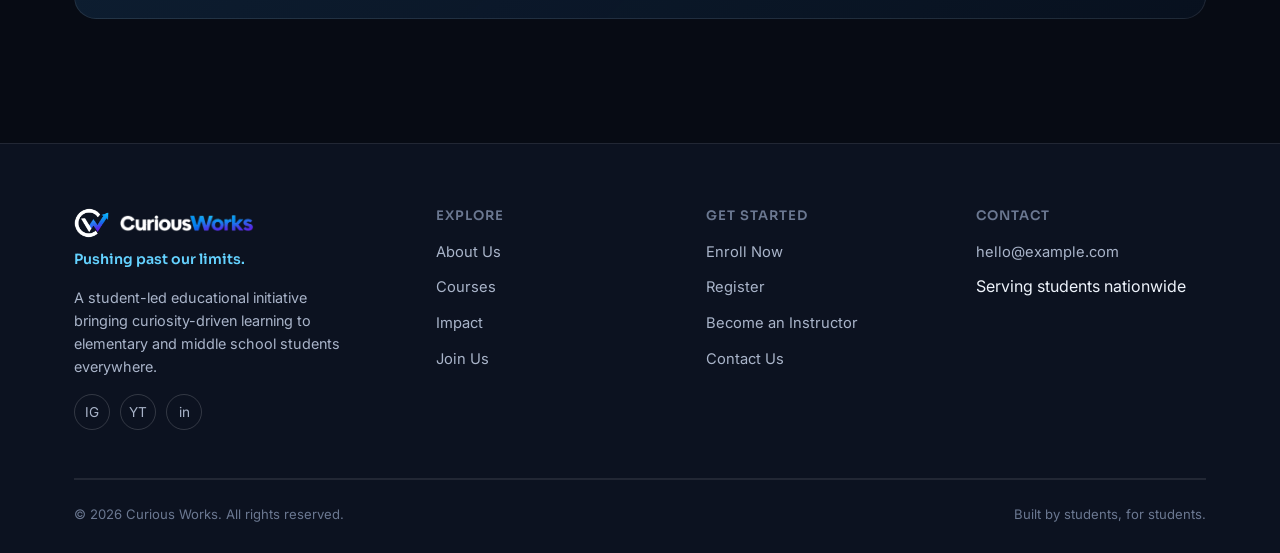
==== commit 036f2639: "Add per-visitor spot tracking, real impact stats, site-wide fixed background, and directional scroll" ====
--- a/about.html
+++ b/about.html
@@ -27,14 +27,14 @@
 
   <section class="section-tight">
     <div class="container">
-      <div class="two-col reveal">
-        <div>
+      <div class="two-col">
+        <div class="reveal from-left">
           <div class="eyebrow">Our Story</div>
           <h2>Why Curious Works was created</h2>
           <p>Curious Works started as a weekend project between a handful of high schoolers who kept noticing the same thing in younger siblings, cousins, and neighbors: kids are endlessly curious until the school year narrows what "counts" as worth learning.</p>
           <p>We asked a simple question — what if the topics that made us fall in love with learning were taught earlier, by people close enough in age to make it feel exciting rather than intimidating? Curious Works is our answer.</p>
         </div>
-        <div class="card">
+        <div class="card reveal from-right">
           <div class="card-icon">◎</div>
           <h3>Founded by high schoolers</h3>
           <p>Every course, lesson plan, and program decision at Curious Works passes through students first — because we're the ones building it.</p>
@@ -45,7 +45,7 @@
 
   <section class="section-tight">
     <div class="container">
-      <div class="section-header reveal">
+      <div class="section-header reveal from-top">
         <div class="eyebrow">Our Mission</div>
         <h2>Make curiosity a habit, not an accident.</h2>
         <p>We exist to expose elementary and middle school students to ideas beyond the standard curriculum — and to make that exposure feel like discovery, not homework.</p>
@@ -72,8 +72,8 @@
 
   <section class="section-tight">
     <div class="container">
-      <div class="two-col reveal">
-        <div class="grid grid-2">
+      <div class="two-col">
+        <div class="grid grid-2 reveal from-left">
           <div class="card">
             <div class="card-icon">★</div>
             <h3>Not a tutoring service</h3>
@@ -95,7 +95,7 @@
             <p>Our structure is designed to expand to new instructors, new schools, and new cities from day one.</p>
           </div>
         </div>
-        <div>
+        <div class="reveal from-right">
           <div class="eyebrow">What Makes Us Different</div>
           <h2>We're closer to the student than any traditional program.</h2>
           <p>Most enrichment programs are built by adults, for kids, based on what adults remember (or assume) kids want. Curious Works is built by people who were elementary and middle schoolers recently enough to remember exactly what made a subject exciting — or completely lose them.</p>
@@ -107,7 +107,7 @@
 
   <section class="section-tight">
     <div class="container">
-      <div class="section-header reveal">
+      <div class="section-header reveal from-top">
         <div class="eyebrow">Who We Teach</div>
         <h2>Elementary and middle school students, wherever they are.</h2>
         <p>Our courses are grouped by grade band so every session is pitched at the right level of depth and pace.</p>
@@ -123,7 +123,7 @@
         </div>
         <div class="card reveal">
           <h3>Families &amp; Schools</h3>
-          <p>We work with parents directly and are building partnerships with schools and community organizations. <span class="placeholder-tag">In Progress</span></p>
+          <p>We work with parents directly and are building partnerships with schools and community organizations.</p>
         </div>
       </div>
     </div>
@@ -131,7 +131,7 @@
 
   <section class="section-tight">
     <div class="container">
-      <div class="cta-banner reveal">
+      <div class="cta-banner reveal pop">
         <h2>Our vision for the future</h2>
         <p>We're building toward a world where every student — regardless of school, zip code, or budget — has access to instructors who make learning about anything feel possible. This is the beginning, not the whole story.</p>
         <div class="cta-actions">
@@ -147,5 +147,6 @@
 <footer class="site-footer" id="site-footer"></footer>
 
 <script src="js/components.js"></script>
+<script src="js/particles.js"></script>
 </body>
 </html>
--- a/css/style.css
+++ b/css/style.css
@@ -167,21 +167,6 @@
 }
 @media (max-width: 640px) {
   .grid-2, .grid-3, .grid-4 { grid-template-columns: 1fr; }
-}
-
-.placeholder-tag {
-  display: inline-block;
-  font-size: 0.68rem;
-  font-weight: 600;
-  letter-spacing: 0.06em;
-  text-transform: uppercase;
-  color: #ffb454;
-  background: rgba(255, 180, 84, 0.12);
-  border: 1px solid rgba(255, 180, 84, 0.3);
-  border-radius: var(--radius-pill);
-  padding: 3px 10px;
-  margin-left: 8px;
-  vertical-align: middle;
 }
 
 /* ---------- Buttons ---------- */
@@ -345,44 +330,45 @@
   .nav-cta .btn { width: 100%; }
 }
 
+/* ---------- Site-wide fixed background ----------
+   Stays pinned to the viewport across every page, so only content scrolls —
+   the glow/particles never move or get clipped by section boundaries. */
+.site-bg {
+  position: fixed;
+  inset: 0;
+  z-index: -3;
+  overflow: hidden;
+  pointer-events: none;
+}
+
+.orb {
+  position: absolute;
+  border-radius: 50%;
+  filter: blur(60px);
+  opacity: 0.4;
+  animation: float 22s ease-in-out infinite;
+}
+
+.orb-1 { width: 460px; height: 460px; background: radial-gradient(circle, var(--accent) 0%, transparent 70%); top: -10%; left: -8%; animation-delay: 0s; }
+.orb-2 { width: 380px; height: 380px; background: radial-gradient(circle, var(--accent-2) 0%, transparent 70%); top: 5%; right: -8%; animation-delay: -7s; }
+.orb-3 { width: 340px; height: 340px; background: radial-gradient(circle, var(--accent-deep) 0%, transparent 70%); bottom: -12%; left: 30%; animation-delay: -14s; }
+
+@keyframes float {
+  0%, 100% { transform: translate(0, 0) scale(1); }
+  33% { transform: translate(30px, -20px) scale(1.06); }
+  66% { transform: translate(-20px, 20px) scale(0.96); }
+}
+
+#particle-canvas {
+  position: absolute;
+  inset: 0;
+  opacity: 0.5;
+}
+
 /* ---------- Hero ---------- */
 .hero {
   position: relative;
   padding: 130px 0 110px;
-  overflow: hidden;
-  isolation: isolate;
-}
-
-.hero-bg {
-  position: absolute;
-  inset: 0;
-  z-index: -2;
-  overflow: hidden;
-}
-
-.orb {
-  position: absolute;
-  border-radius: 50%;
-  filter: blur(60px);
-  opacity: 0.55;
-  animation: float 18s ease-in-out infinite;
-}
-
-.orb-1 { width: 420px; height: 420px; background: radial-gradient(circle, var(--accent) 0%, transparent 70%); top: -120px; left: -80px; animation-delay: 0s; }
-.orb-2 { width: 360px; height: 360px; background: radial-gradient(circle, var(--accent-2) 0%, transparent 70%); top: 40px; right: -100px; animation-delay: -6s; }
-.orb-3 { width: 300px; height: 300px; background: radial-gradient(circle, var(--accent-deep) 0%, transparent 70%); bottom: -140px; left: 30%; animation-delay: -12s; }
-
-@keyframes float {
-  0%, 100% { transform: translate(0, 0) scale(1); }
-  33% { transform: translate(30px, -20px) scale(1.06); }
-  66% { transform: translate(-20px, 20px) scale(0.96); }
-}
-
-#particle-canvas {
-  position: absolute;
-  inset: 0;
-  z-index: -1;
-  opacity: 0.6;
 }
 
 .hero-inner { text-align: center; max-width: 780px; margin: 0 auto; }
@@ -454,13 +440,49 @@
 .card h3 { font-size: 1.2rem; margin-bottom: 10px; }
 .card p { margin-bottom: 0; font-size: 0.95rem; }
 
-/* ---------- Scroll reveal ---------- */
+/* ---------- Scroll reveal ----------
+   Base = fade + rise. Direction modifiers layer on top for variety
+   (from-left, from-right, from-top, fade-only, pop). Stagger utility
+   below adds a per-row cascade to grid children automatically. */
 .reveal {
   opacity: 0;
-  transform: translateY(24px);
-  transition: opacity 700ms ease, transform 700ms ease;
-}
-.reveal.in-view { opacity: 1; transform: translateY(0); }
+  transform: translateY(28px);
+  transition: opacity 800ms cubic-bezier(0.16, 1, 0.3, 1), transform 800ms cubic-bezier(0.16, 1, 0.3, 1);
+  will-change: opacity, transform;
+}
+.reveal.in-view { opacity: 1; transform: none; }
+
+.reveal.from-left { transform: translateX(-56px); }
+.reveal.from-left.in-view { transform: none; }
+
+.reveal.from-right { transform: translateX(56px); }
+.reveal.from-right.in-view { transform: none; }
+
+.reveal.from-top { transform: translateY(-32px); }
+.reveal.from-top.in-view { transform: none; }
+
+.reveal.fade-only { transform: none; }
+
+.reveal.pop { transform: scale(0.94); }
+.reveal.pop.in-view { transform: none; }
+
+@media (prefers-reduced-motion: reduce) {
+  .reveal, .reveal.from-left, .reveal.from-right, .reveal.from-top, .reveal.pop { transform: none; }
+}
+
+/* Per-row cascade for grids of revealed items — purely CSS, works whether
+   the cards are static markup or injected by JS. */
+.grid-2 > .reveal:nth-child(2n+1) { transition-delay: 0ms; }
+.grid-2 > .reveal:nth-child(2n)   { transition-delay: 110ms; }
+
+.grid-3 > .reveal:nth-child(3n+1) { transition-delay: 0ms; }
+.grid-3 > .reveal:nth-child(3n+2) { transition-delay: 100ms; }
+.grid-3 > .reveal:nth-child(3n)   { transition-delay: 200ms; }
+
+.grid-4 > .reveal:nth-child(4n+1) { transition-delay: 0ms; }
+.grid-4 > .reveal:nth-child(4n+2) { transition-delay: 90ms; }
+.grid-4 > .reveal:nth-child(4n+3) { transition-delay: 180ms; }
+.grid-4 > .reveal:nth-child(4n)   { transition-delay: 270ms; }
 
 /* ---------- Course cards ---------- */
 .course-card {
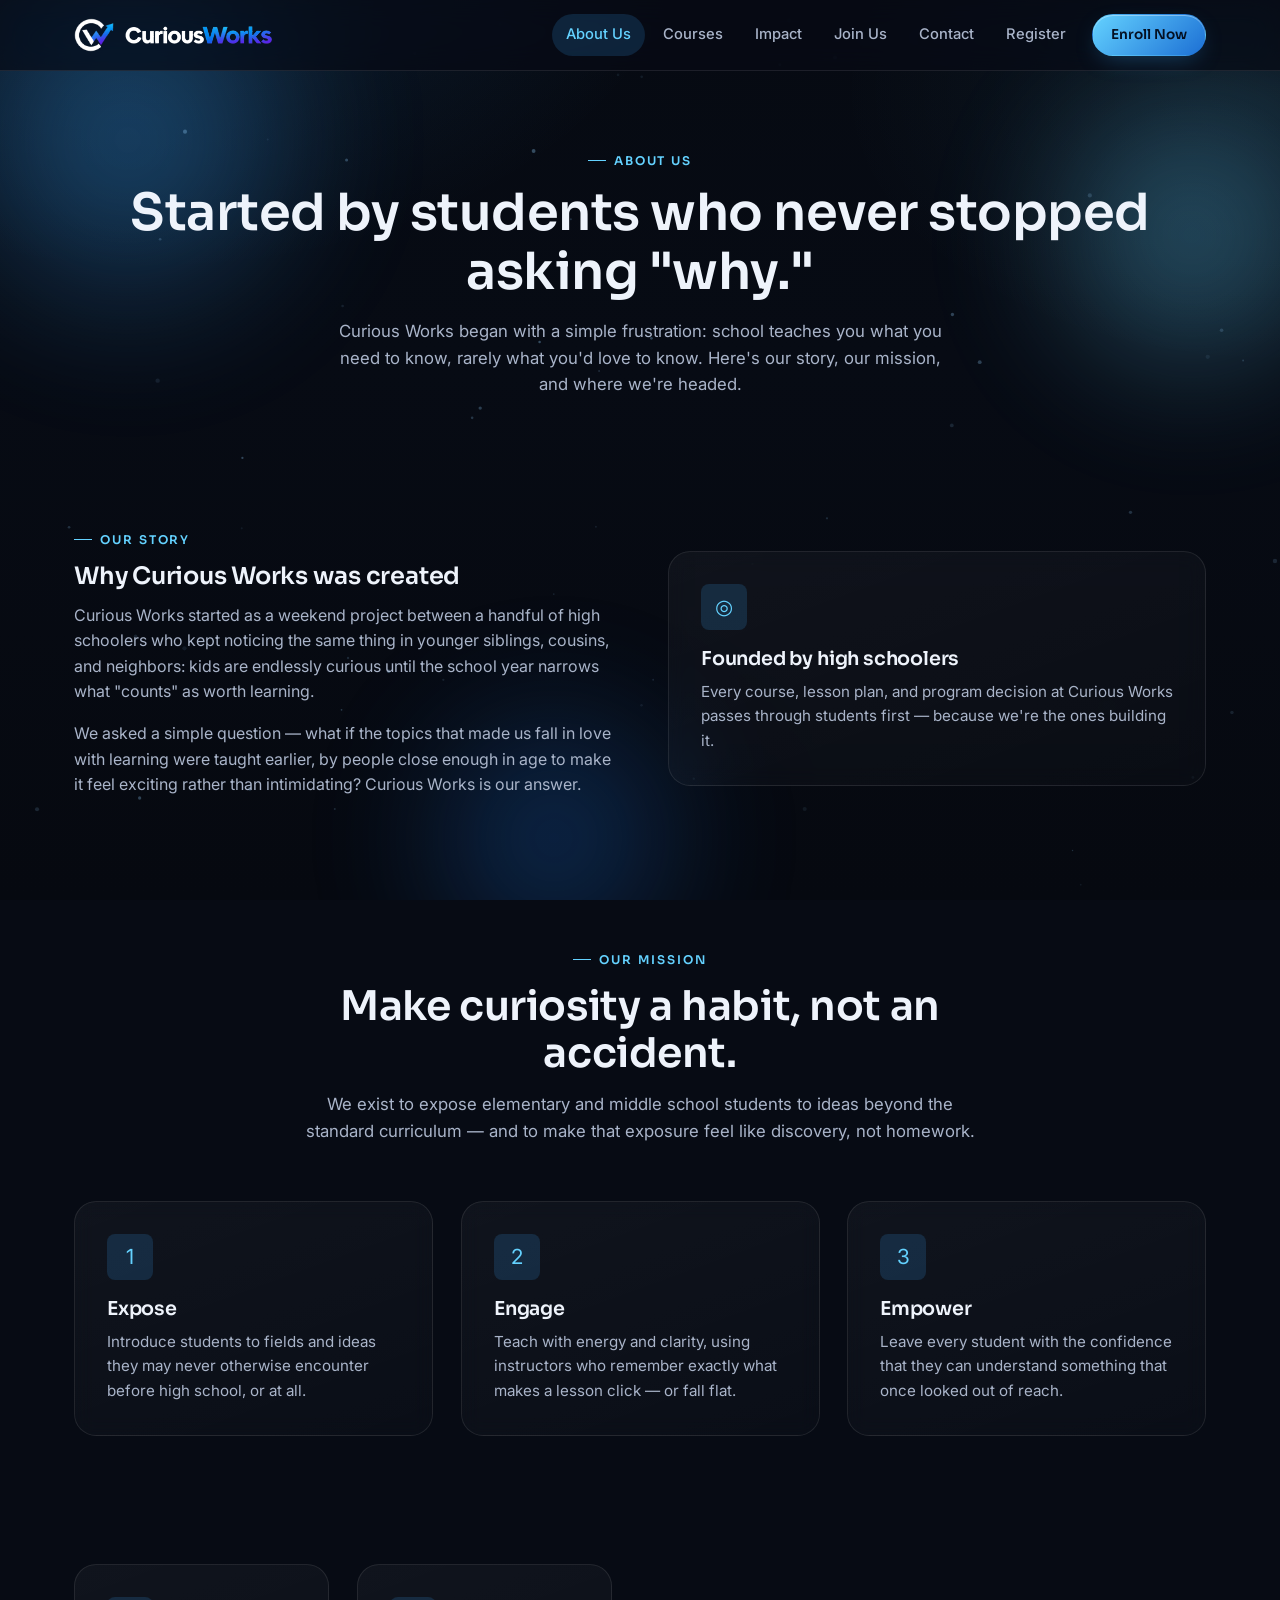
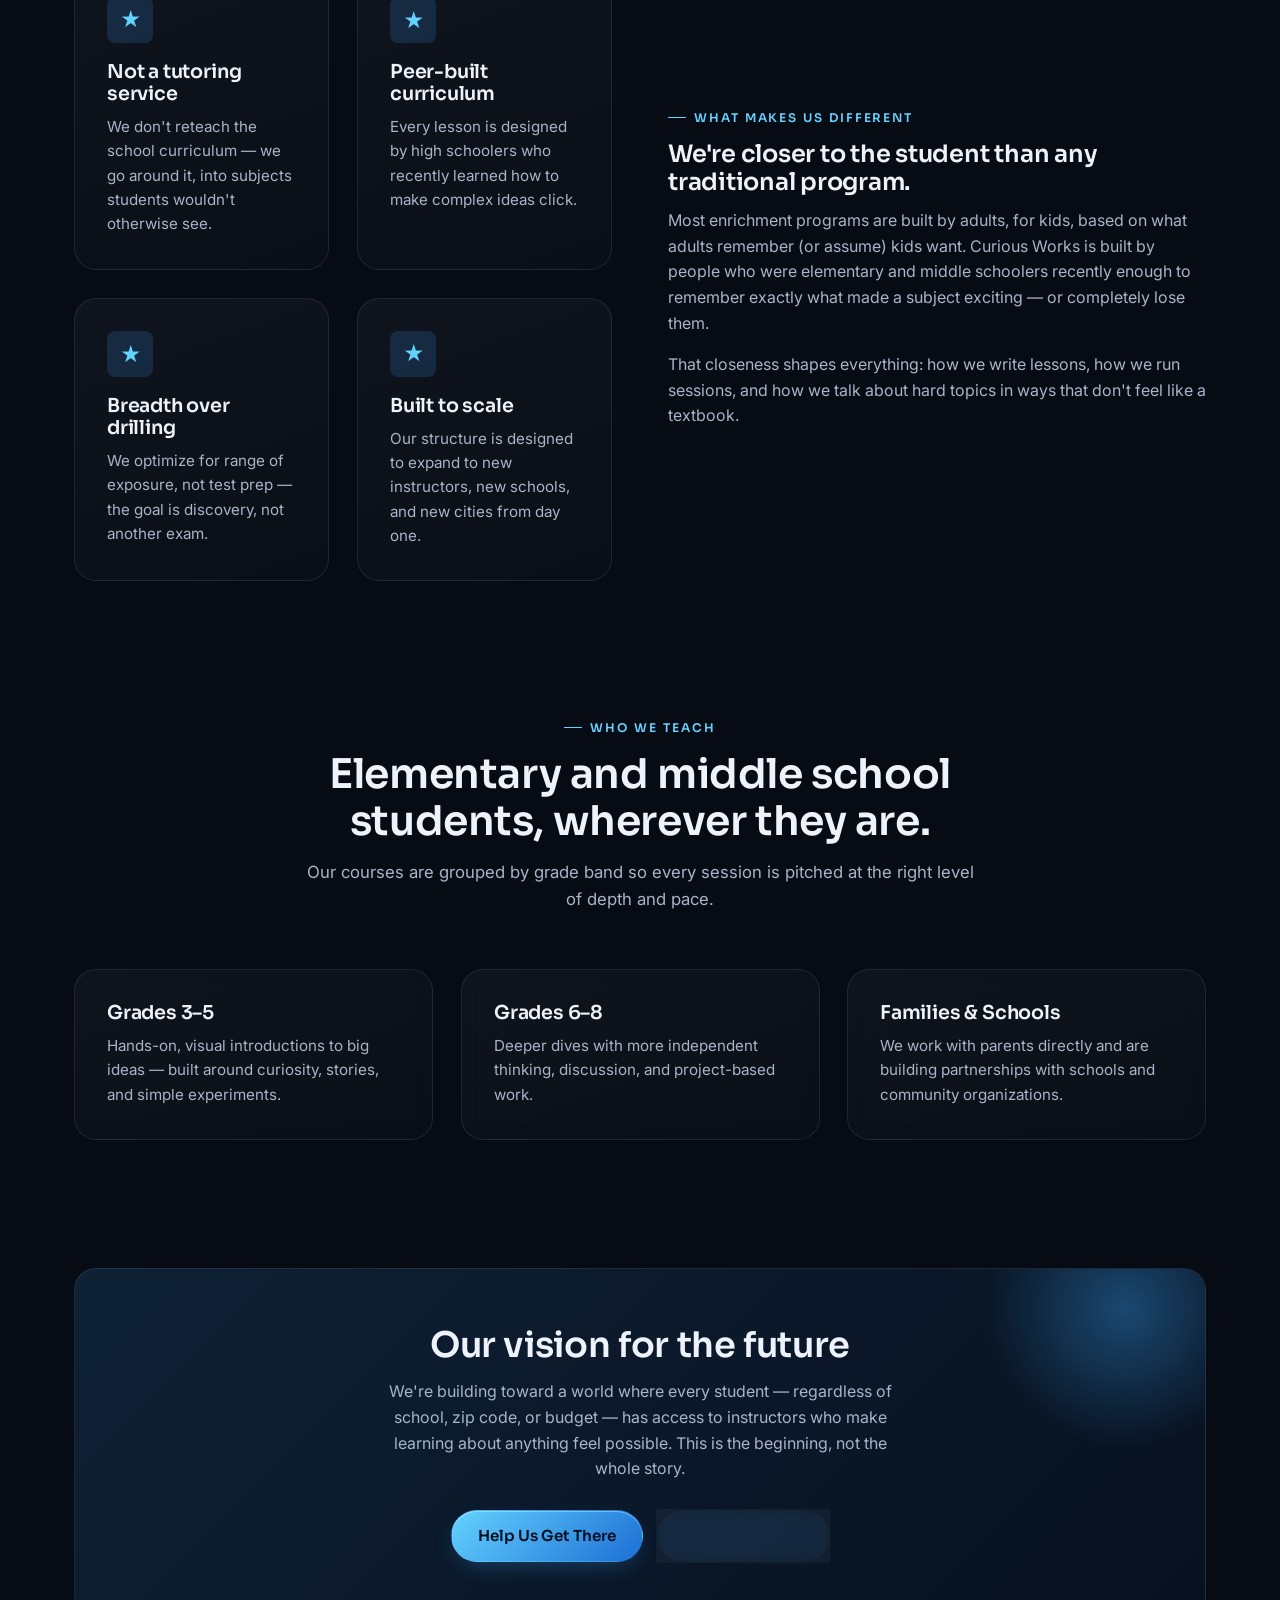
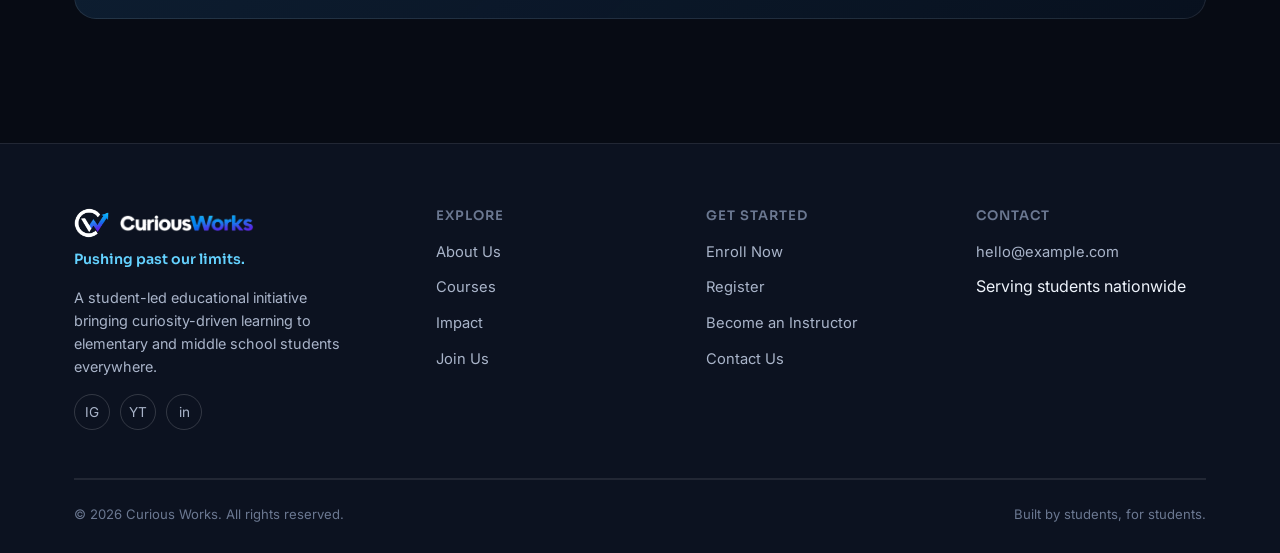
==== commit f8edccde: "Add a site-wide newsletter signup popup Appears 5s after page load asking for an email to get notifi" ====
--- a/about.html
+++ b/about.html
@@ -148,5 +148,6 @@
 
 <script src="js/components.js"></script>
 <script src="js/particles.js"></script>
+<script src="js/forms.js"></script>
 </body>
 </html>
--- a/css/style.css
+++ b/css/style.css
@@ -541,6 +541,19 @@
 .meta-label { color: var(--text-faint); display: block; font-size: 0.72rem; text-transform: uppercase; letter-spacing: 0.05em; margin-bottom: 2px; }
 .meta-value { color: var(--text); font-weight: 500; }
 
+.term-availability { margin-bottom: 16px; }
+.term-pill-row { display: flex; flex-wrap: wrap; gap: 6px; margin-top: 6px; }
+.term-pill {
+  font-size: 0.72rem;
+  font-weight: 500;
+  color: var(--accent-2);
+  background: var(--accent-glow-soft);
+  border: 1px solid rgba(58, 168, 255, 0.25);
+  border-radius: var(--radius-pill);
+  padding: 4px 10px;
+  white-space: nowrap;
+}
+
 .spots-badge {
   display: inline-flex;
   align-items: center;
@@ -690,6 +703,16 @@
   font-size: 0.78rem;
   margin-top: 6px;
 }
+
+.form-submit-error {
+  color: #ffb4b4;
+  background: rgba(255, 107, 107, 0.1);
+  border: 1px solid rgba(255, 107, 107, 0.35);
+  border-radius: var(--radius-sm);
+  padding: 12px 14px;
+  font-size: 0.85rem;
+  margin-bottom: 18px;
+}
 .field.has-error input,
 .field.has-error select,
 .field.has-error textarea { border-color: var(--danger); }
@@ -919,3 +942,84 @@
 ::-webkit-scrollbar-track { background: var(--bg); }
 ::-webkit-scrollbar-thumb { background: var(--border-strong); border-radius: 6px; }
 ::-webkit-scrollbar-thumb:hover { background: var(--accent-deep); }
+
+.sr-only {
+  position: absolute;
+  width: 1px; height: 1px;
+  padding: 0; margin: -1px;
+  overflow: hidden;
+  clip: rect(0, 0, 0, 0);
+  white-space: nowrap;
+  border: 0;
+}
+
+/* ---------- Newsletter popup ---------- */
+.newsletter-overlay {
+  position: fixed;
+  inset: 0;
+  z-index: 300;
+  background: rgba(4, 7, 14, 0.72);
+  backdrop-filter: blur(6px);
+  display: flex;
+  align-items: center;
+  justify-content: center;
+  padding: 20px;
+  animation: newsletterFadeIn 320ms ease;
+}
+
+@keyframes newsletterFadeIn {
+  from { opacity: 0; }
+  to { opacity: 1; }
+}
+
+.newsletter-modal {
+  position: relative;
+  width: 100%;
+  max-width: 420px;
+  background: linear-gradient(160deg, var(--bg-elevated-2), var(--bg-elevated));
+  border: 1px solid var(--border-strong);
+  border-radius: var(--radius-lg);
+  padding: 40px 32px 32px;
+  text-align: center;
+  box-shadow: 0 30px 80px -20px rgba(0, 0, 0, 0.7), 0 0 0 1px var(--border);
+  animation: newsletterPopIn 380ms cubic-bezier(0.16, 1, 0.3, 1);
+}
+
+@keyframes newsletterPopIn {
+  from { opacity: 0; transform: scale(0.92) translateY(12px); }
+  to { opacity: 1; transform: none; }
+}
+
+.newsletter-modal .card-icon {
+  margin: 0 auto 18px;
+}
+
+.newsletter-modal h3 { font-size: 1.3rem; margin-bottom: 10px; }
+.newsletter-modal p { font-size: 0.92rem; margin-bottom: 22px; }
+.newsletter-modal .field { margin-bottom: 14px; }
+
+.newsletter-close {
+  position: absolute;
+  top: 14px;
+  right: 14px;
+  width: 32px;
+  height: 32px;
+  border-radius: 50%;
+  border: 1px solid var(--border-strong);
+  background: var(--surface);
+  color: var(--text-dim);
+  font-size: 1.2rem;
+  line-height: 1;
+  cursor: pointer;
+  display: flex;
+  align-items: center;
+  justify-content: center;
+  transition: all var(--transition);
+}
+.newsletter-close:hover { color: var(--text); border-color: var(--accent); background: var(--accent-glow-soft); }
+
+.newsletter-dismiss { margin-top: 14px; }
+
+@media (max-width: 480px) {
+  .newsletter-modal { padding: 36px 22px 26px; }
+}
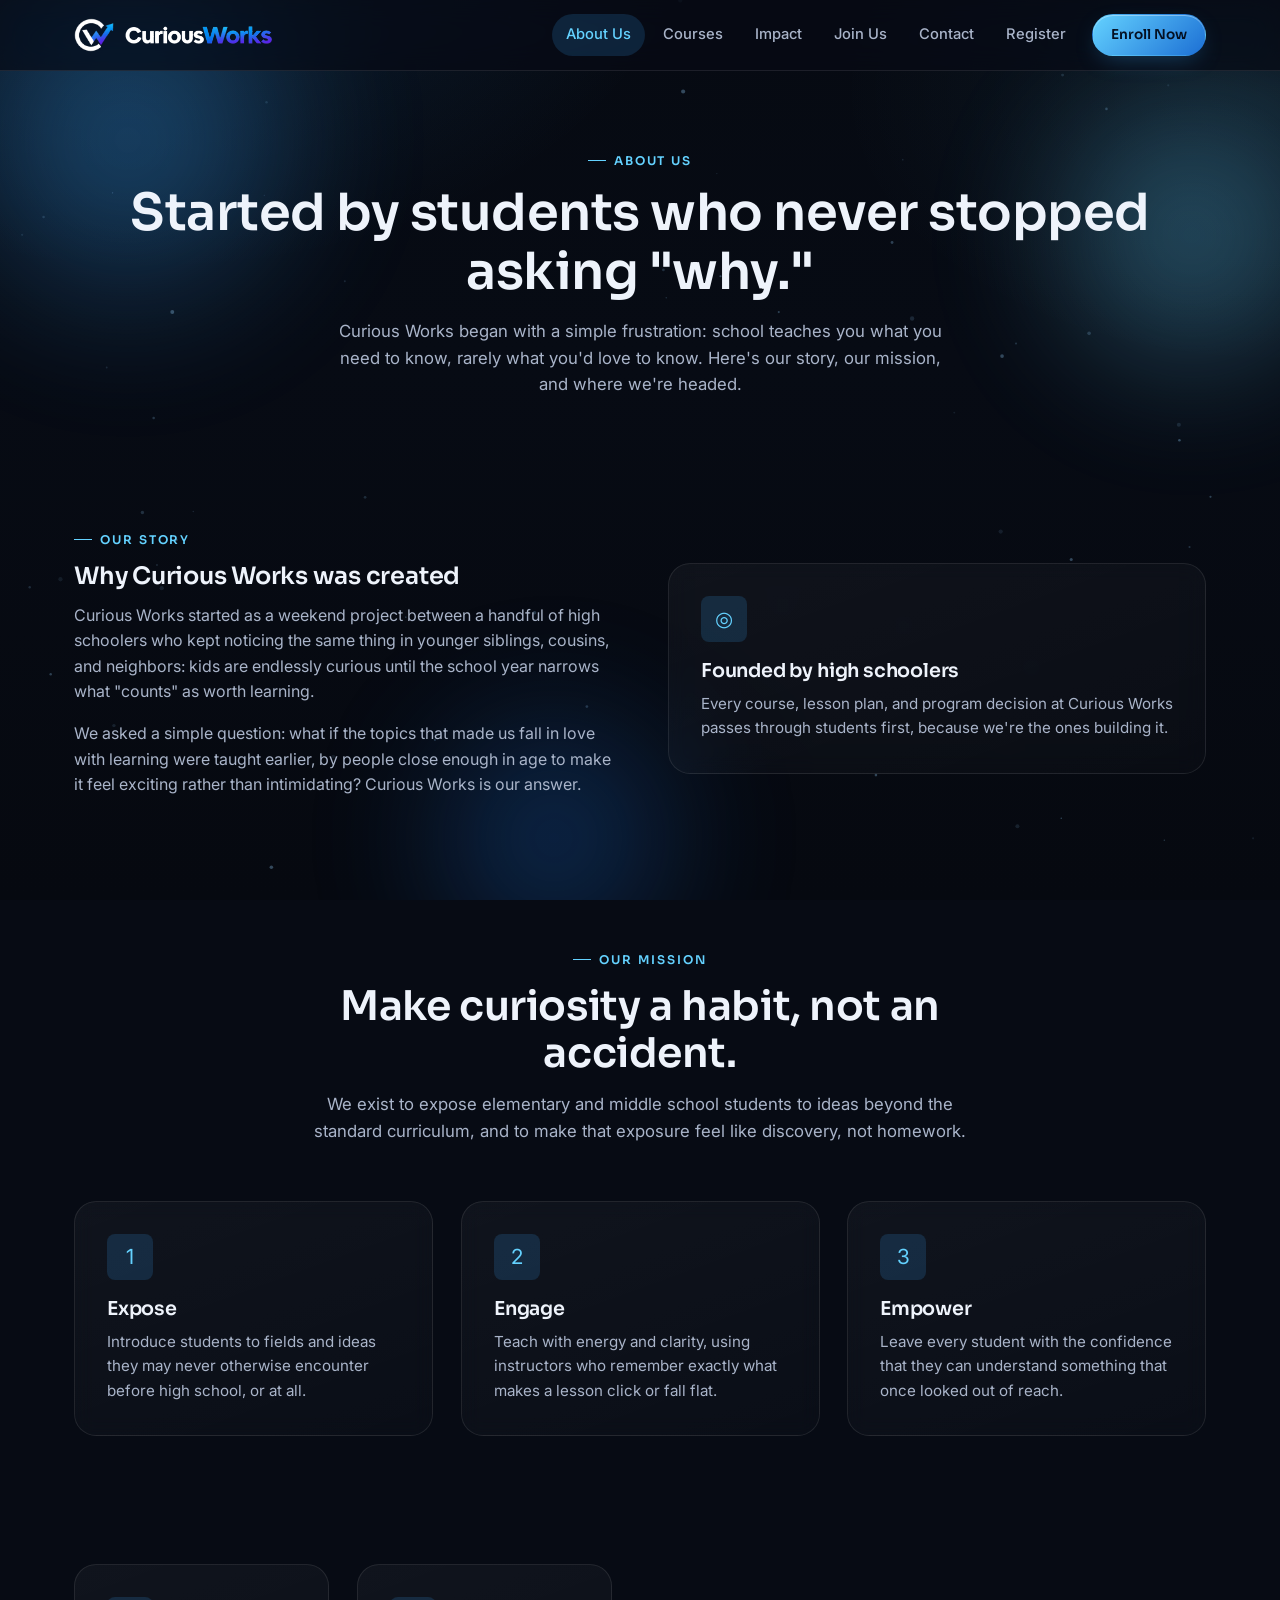
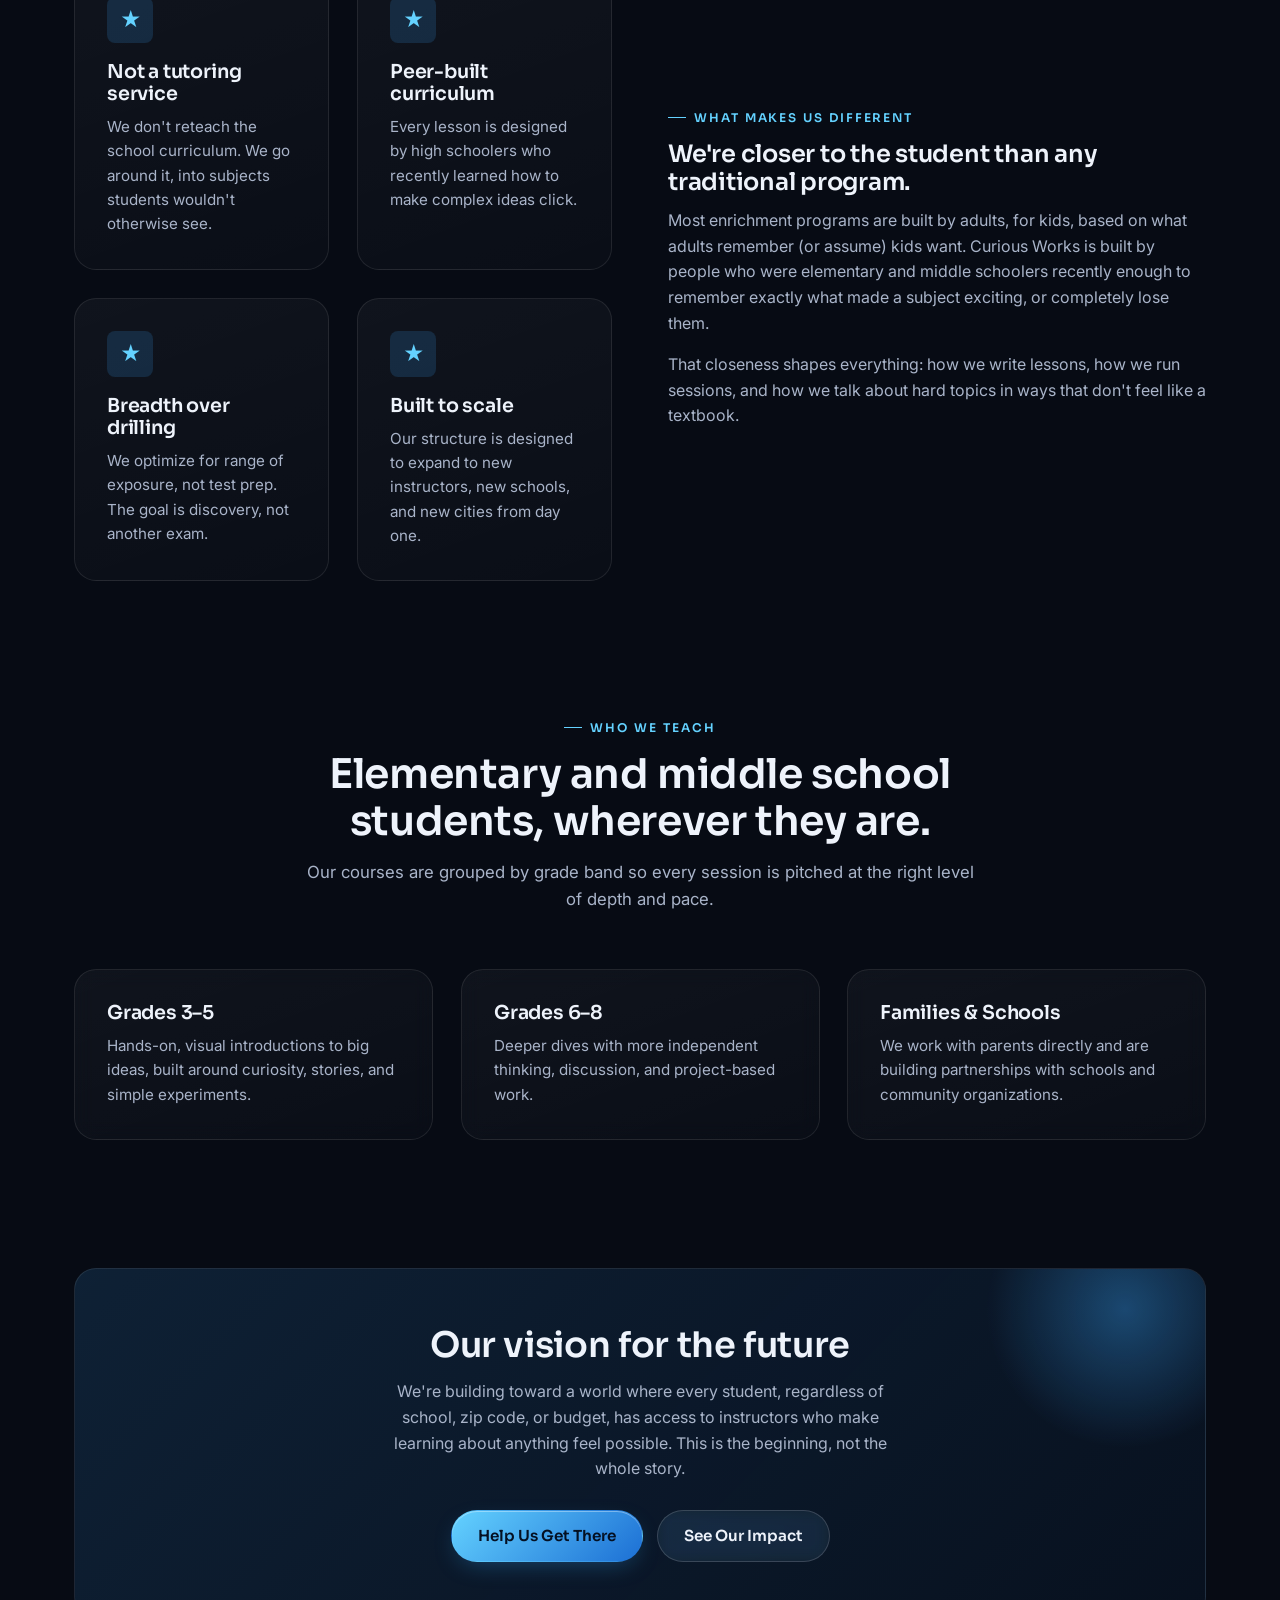
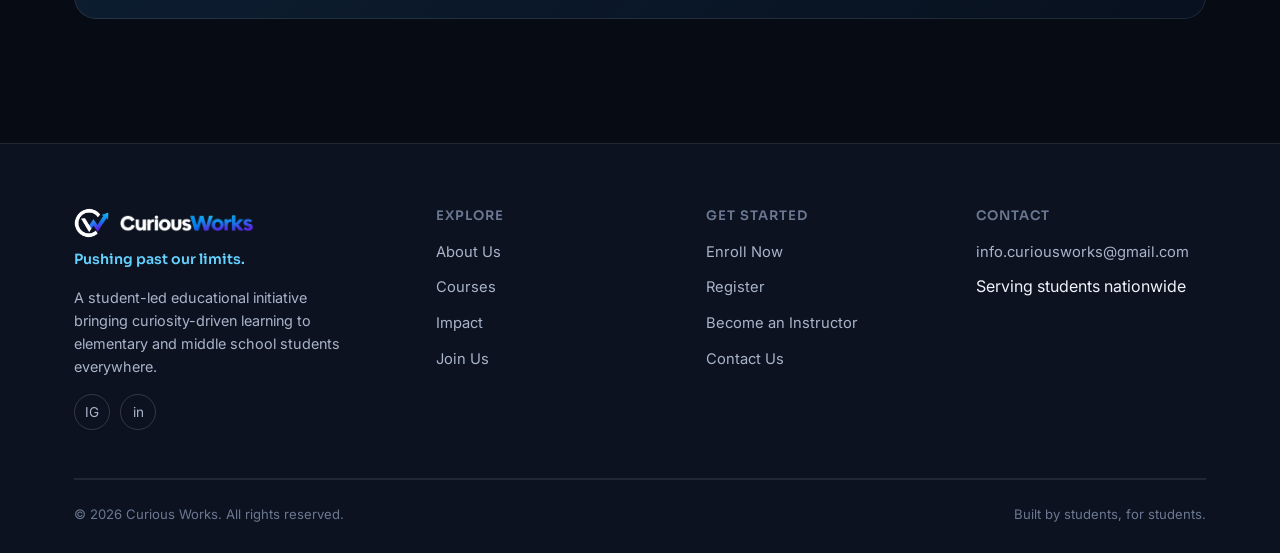
==== commit 0da116f3: "Replace em dashes with clearer punctuation site-wide Rewrite page copy, titles, and course descripti" ====
--- a/about.html
+++ b/about.html
@@ -3,7 +3,7 @@
 <head>
 <meta charset="UTF-8">
 <meta name="viewport" content="width=device-width, initial-scale=1.0">
-<title>About Us — Curious Works</title>
+<title>About Us | Curious Works</title>
 <meta name="description" content="Learn what Curious Works is, why it was created, our mission, and our vision for the future of curiosity-driven education.">
 <link rel="icon" type="image/png" href="assets/logo-mark.png">
 <link rel="preconnect" href="https://fonts.googleapis.com">
@@ -32,12 +32,12 @@
           <div class="eyebrow">Our Story</div>
           <h2>Why Curious Works was created</h2>
           <p>Curious Works started as a weekend project between a handful of high schoolers who kept noticing the same thing in younger siblings, cousins, and neighbors: kids are endlessly curious until the school year narrows what "counts" as worth learning.</p>
-          <p>We asked a simple question — what if the topics that made us fall in love with learning were taught earlier, by people close enough in age to make it feel exciting rather than intimidating? Curious Works is our answer.</p>
+          <p>We asked a simple question: what if the topics that made us fall in love with learning were taught earlier, by people close enough in age to make it feel exciting rather than intimidating? Curious Works is our answer.</p>
         </div>
         <div class="card reveal from-right">
           <div class="card-icon">◎</div>
           <h3>Founded by high schoolers</h3>
-          <p>Every course, lesson plan, and program decision at Curious Works passes through students first — because we're the ones building it.</p>
+          <p>Every course, lesson plan, and program decision at Curious Works passes through students first, because we're the ones building it.</p>
         </div>
       </div>
     </div>
@@ -48,7 +48,7 @@
       <div class="section-header reveal from-top">
         <div class="eyebrow">Our Mission</div>
         <h2>Make curiosity a habit, not an accident.</h2>
-        <p>We exist to expose elementary and middle school students to ideas beyond the standard curriculum — and to make that exposure feel like discovery, not homework.</p>
+        <p>We exist to expose elementary and middle school students to ideas beyond the standard curriculum, and to make that exposure feel like discovery, not homework.</p>
       </div>
       <div class="grid grid-3">
         <div class="card reveal">
@@ -59,7 +59,7 @@
         <div class="card reveal">
           <div class="card-icon">2</div>
           <h3>Engage</h3>
-          <p>Teach with energy and clarity, using instructors who remember exactly what makes a lesson click — or fall flat.</p>
+          <p>Teach with energy and clarity, using instructors who remember exactly what makes a lesson click or fall flat.</p>
         </div>
         <div class="card reveal">
           <div class="card-icon">3</div>
@@ -77,7 +77,7 @@
           <div class="card">
             <div class="card-icon">★</div>
             <h3>Not a tutoring service</h3>
-            <p>We don't reteach the school curriculum — we go around it, into subjects students wouldn't otherwise see.</p>
+            <p>We don't reteach the school curriculum. We go around it, into subjects students wouldn't otherwise see.</p>
           </div>
           <div class="card">
             <div class="card-icon">★</div>
@@ -87,7 +87,7 @@
           <div class="card">
             <div class="card-icon">★</div>
             <h3>Breadth over drilling</h3>
-            <p>We optimize for range of exposure, not test prep — the goal is discovery, not another exam.</p>
+            <p>We optimize for range of exposure, not test prep. The goal is discovery, not another exam.</p>
           </div>
           <div class="card">
             <div class="card-icon">★</div>
@@ -98,7 +98,7 @@
         <div class="reveal from-right">
           <div class="eyebrow">What Makes Us Different</div>
           <h2>We're closer to the student than any traditional program.</h2>
-          <p>Most enrichment programs are built by adults, for kids, based on what adults remember (or assume) kids want. Curious Works is built by people who were elementary and middle schoolers recently enough to remember exactly what made a subject exciting — or completely lose them.</p>
+          <p>Most enrichment programs are built by adults, for kids, based on what adults remember (or assume) kids want. Curious Works is built by people who were elementary and middle schoolers recently enough to remember exactly what made a subject exciting, or completely lose them.</p>
           <p>That closeness shapes everything: how we write lessons, how we run sessions, and how we talk about hard topics in ways that don't feel like a textbook.</p>
         </div>
       </div>
@@ -115,7 +115,7 @@
       <div class="grid grid-3">
         <div class="card reveal">
           <h3>Grades 3–5</h3>
-          <p>Hands-on, visual introductions to big ideas — built around curiosity, stories, and simple experiments.</p>
+          <p>Hands-on, visual introductions to big ideas, built around curiosity, stories, and simple experiments.</p>
         </div>
         <div class="card reveal">
           <h3>Grades 6–8</h3>
@@ -133,7 +133,7 @@
     <div class="container">
       <div class="cta-banner reveal pop">
         <h2>Our vision for the future</h2>
-        <p>We're building toward a world where every student — regardless of school, zip code, or budget — has access to instructors who make learning about anything feel possible. This is the beginning, not the whole story.</p>
+        <p>We're building toward a world where every student, regardless of school, zip code, or budget, has access to instructors who make learning about anything feel possible. This is the beginning, not the whole story.</p>
         <div class="cta-actions">
           <a href="join.html" class="btn btn-primary">Help Us Get There</a>
           <a href="impact.html" class="btn btn-secondary">See Our Impact</a>
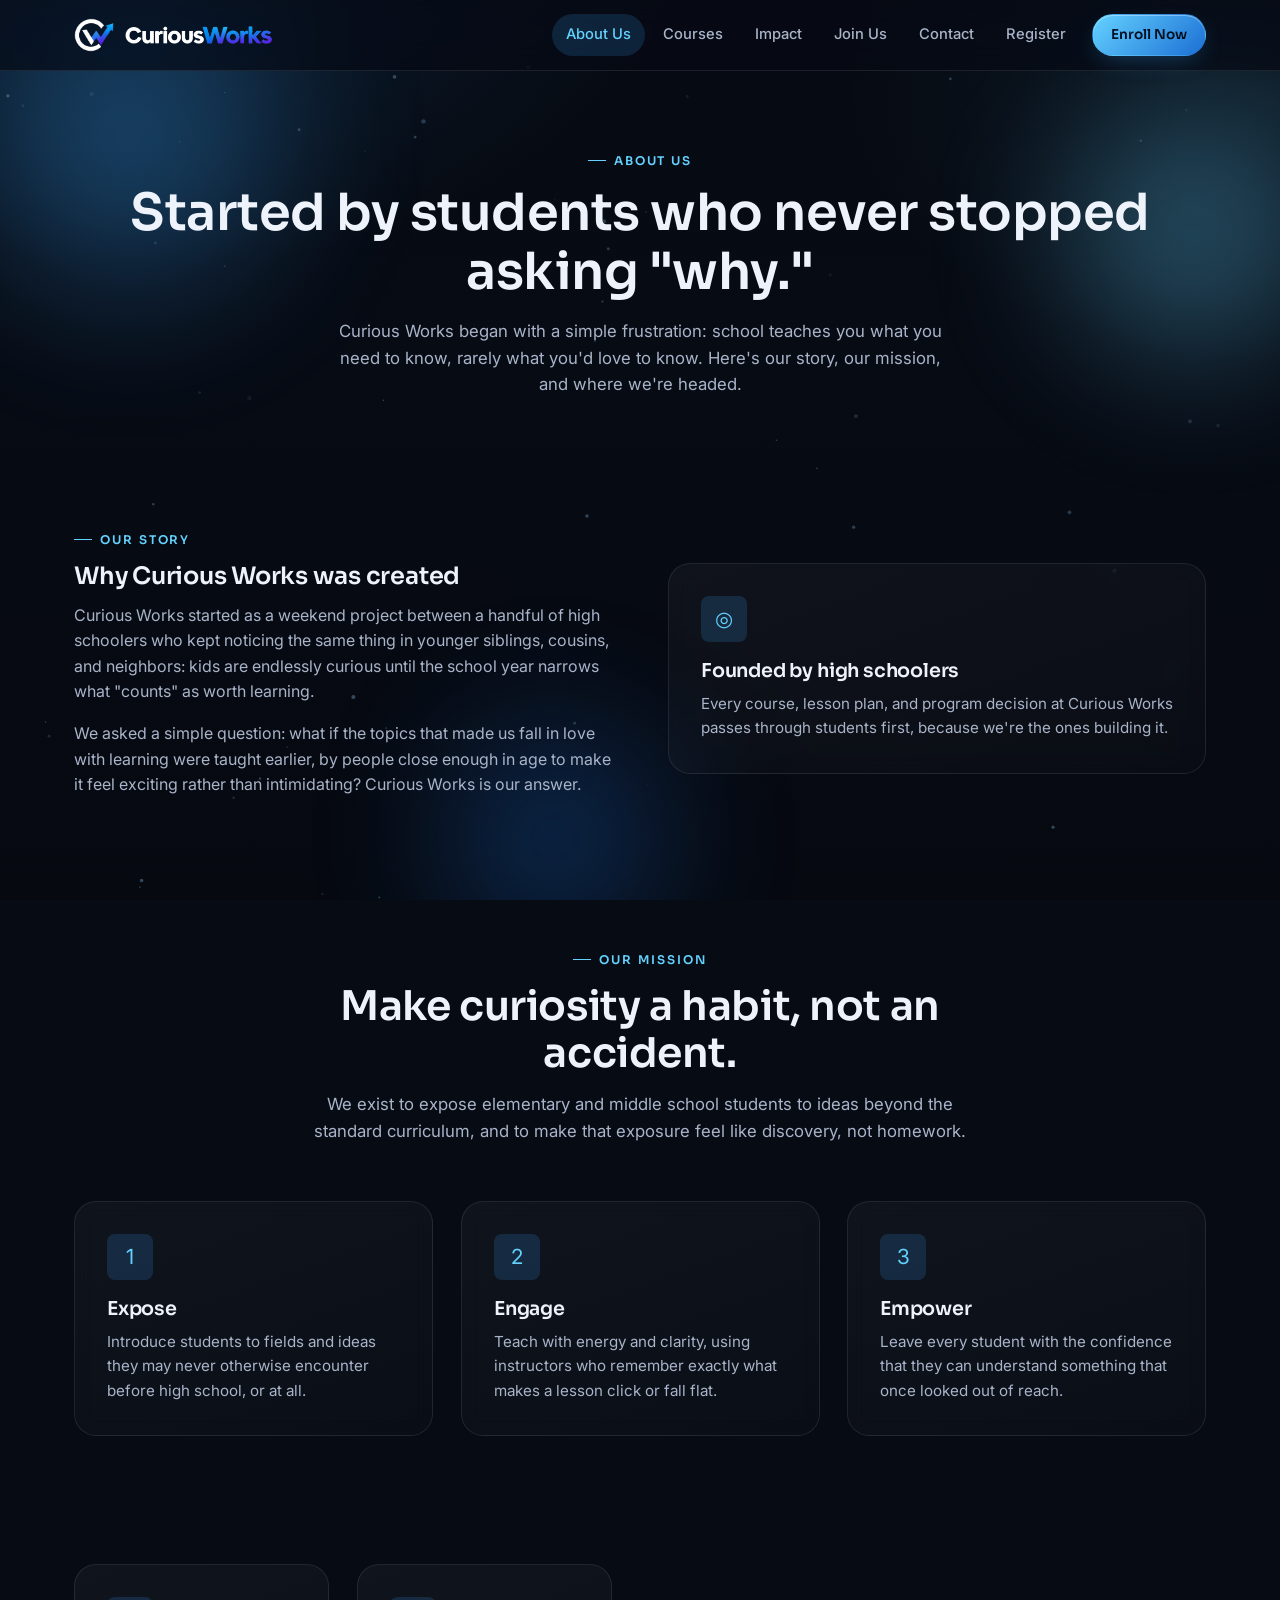
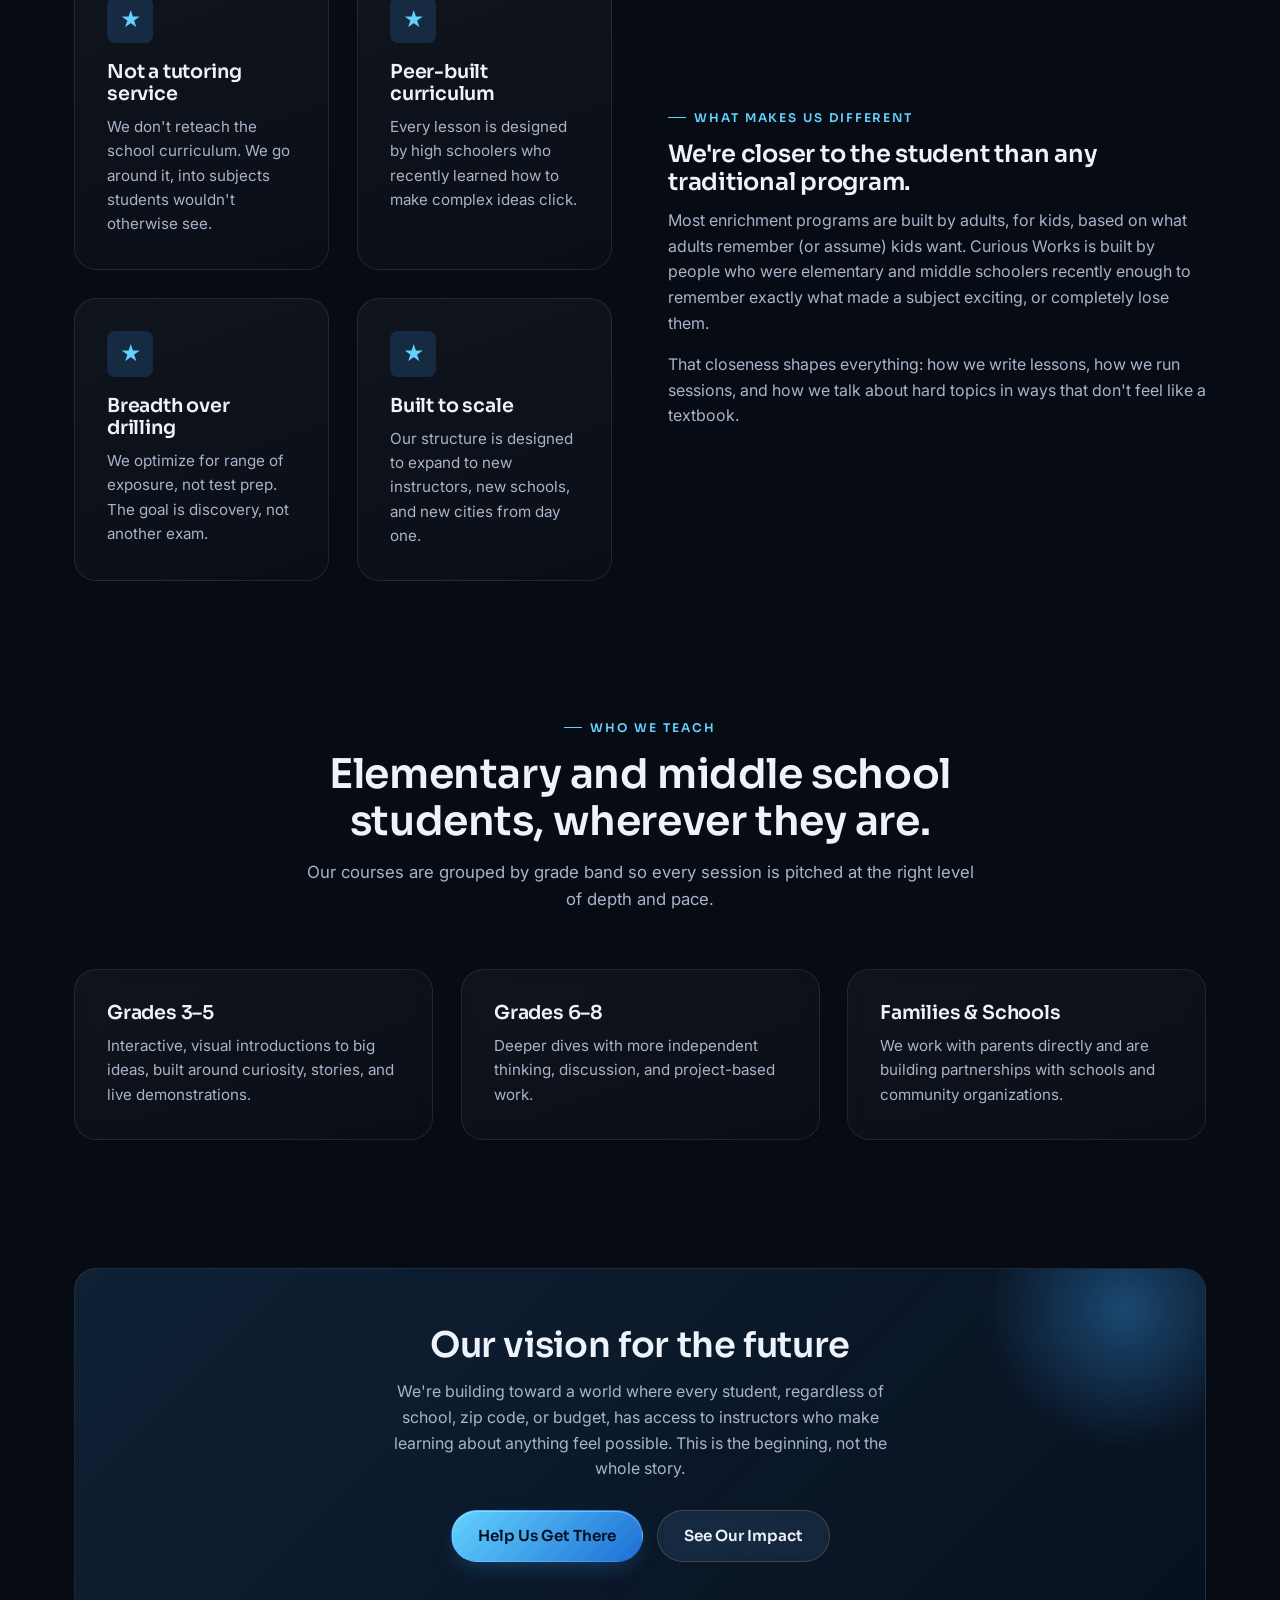
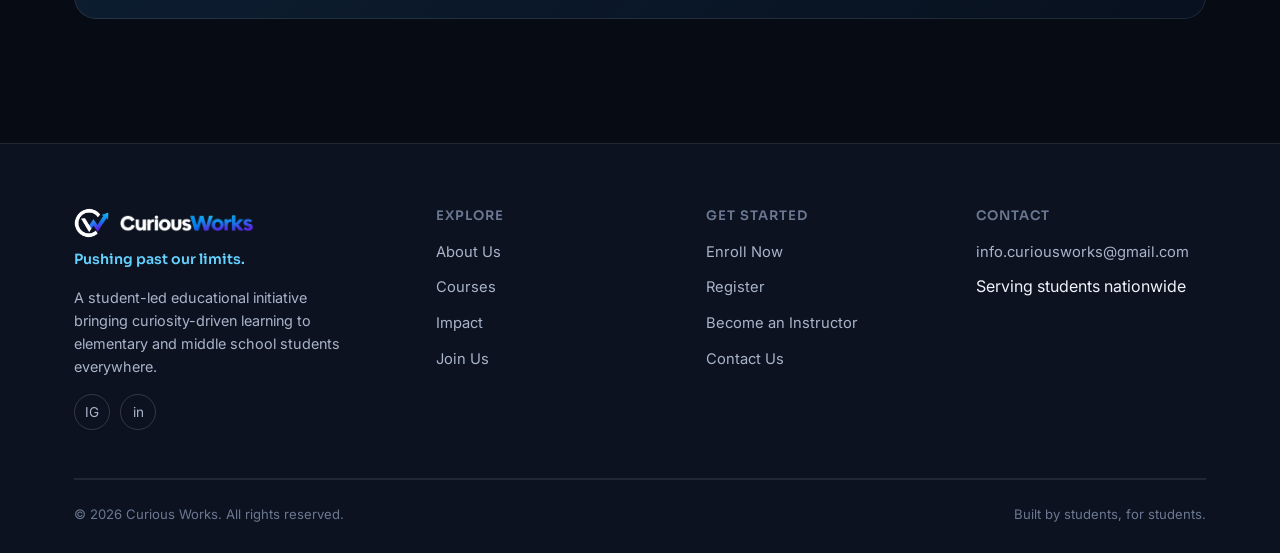
==== commit 1667421e: "Remove physical-experiment claims from science course copy Chemistry, Biology, Physics, and Anatomy " ====
--- a/about.html
+++ b/about.html
@@ -115,7 +115,7 @@
       <div class="grid grid-3">
         <div class="card reveal">
           <h3>Grades 3–5</h3>
-          <p>Hands-on, visual introductions to big ideas, built around curiosity, stories, and simple experiments.</p>
+          <p>Interactive, visual introductions to big ideas, built around curiosity, stories, and live demonstrations.</p>
         </div>
         <div class="card reveal">
           <h3>Grades 6–8</h3>
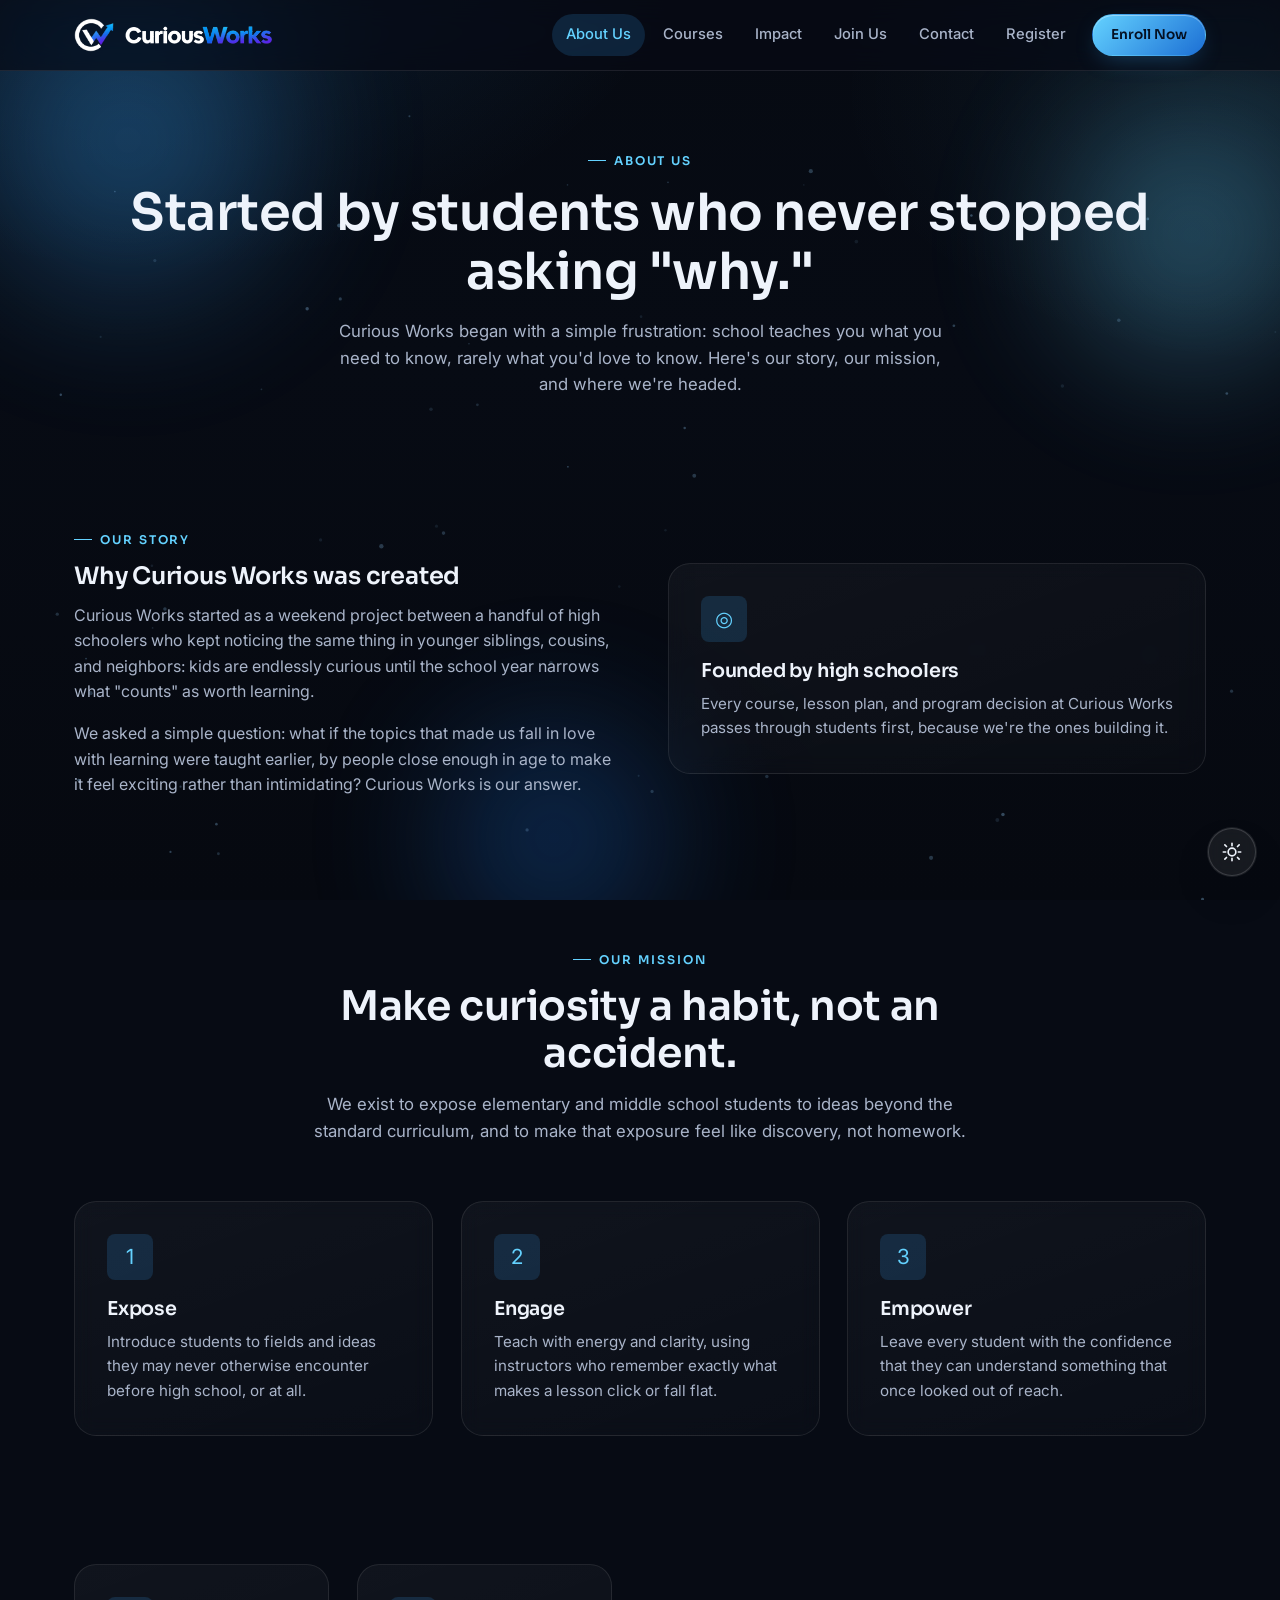
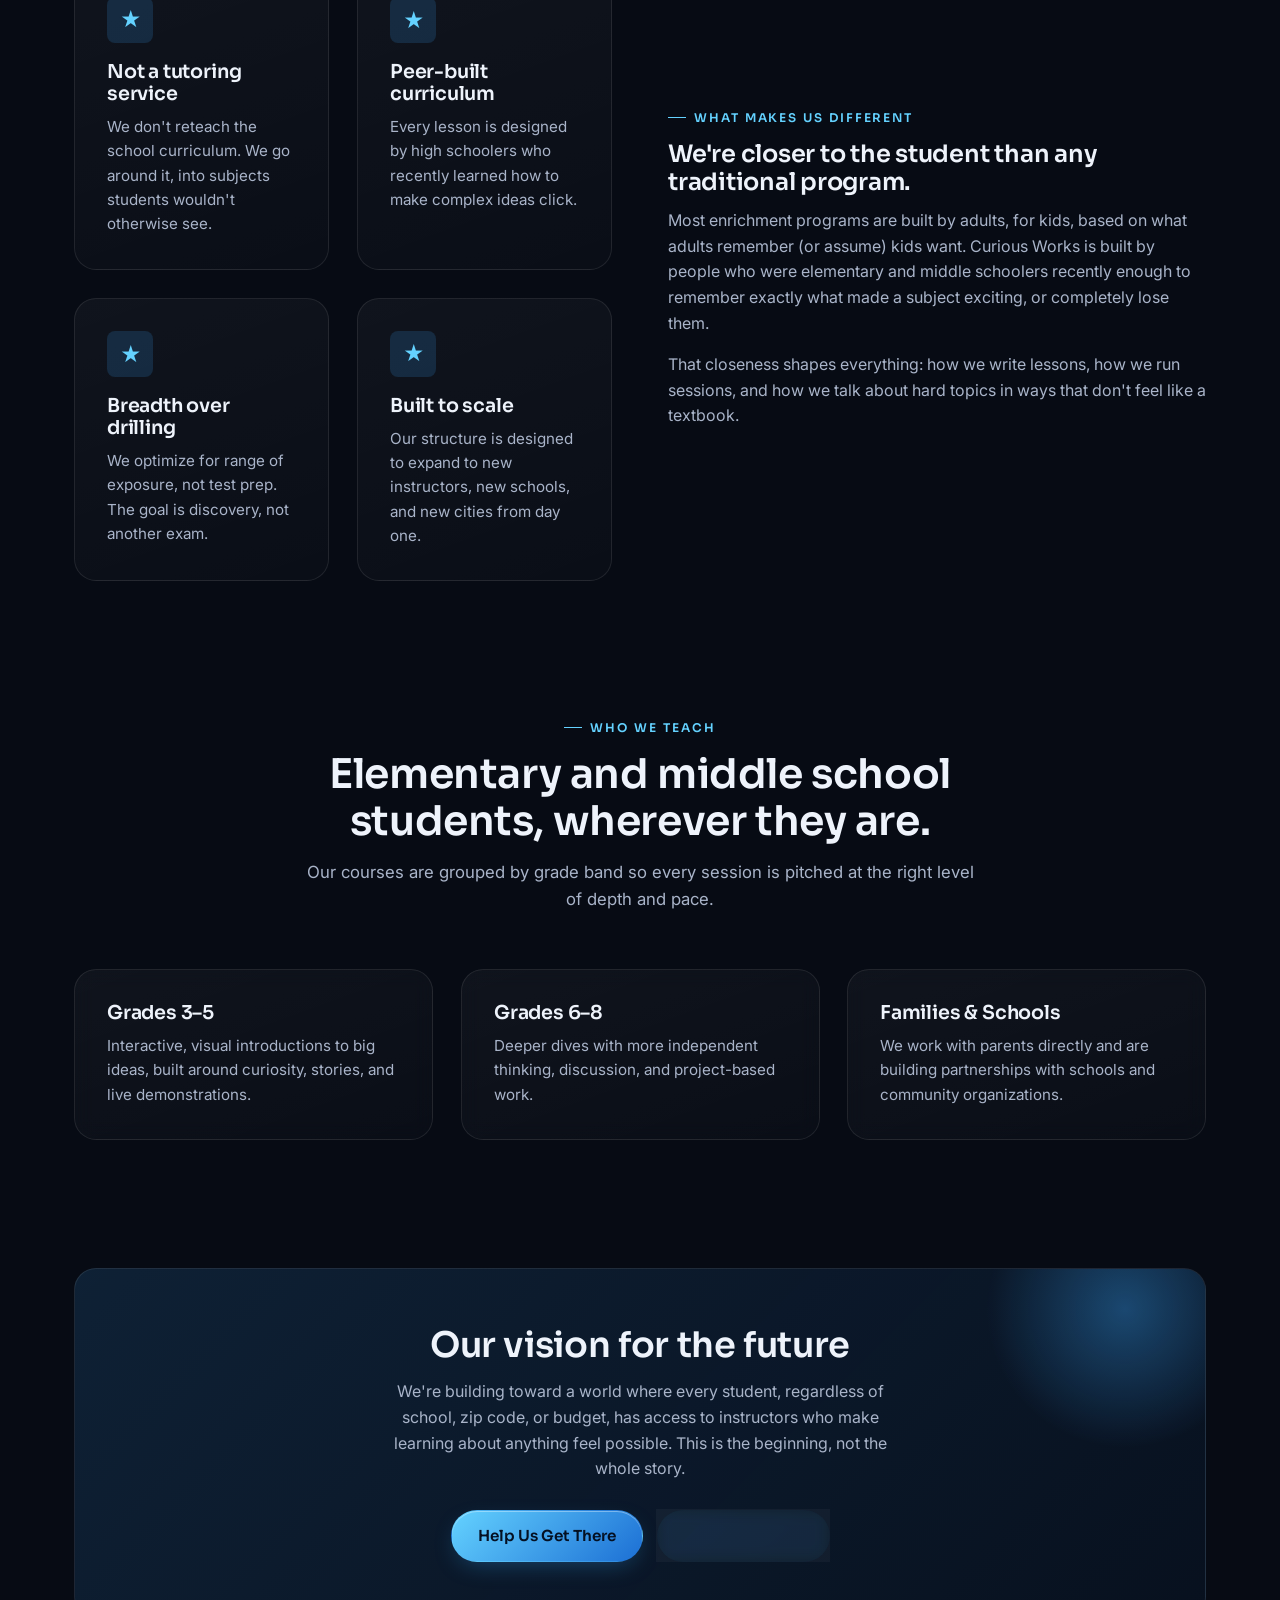
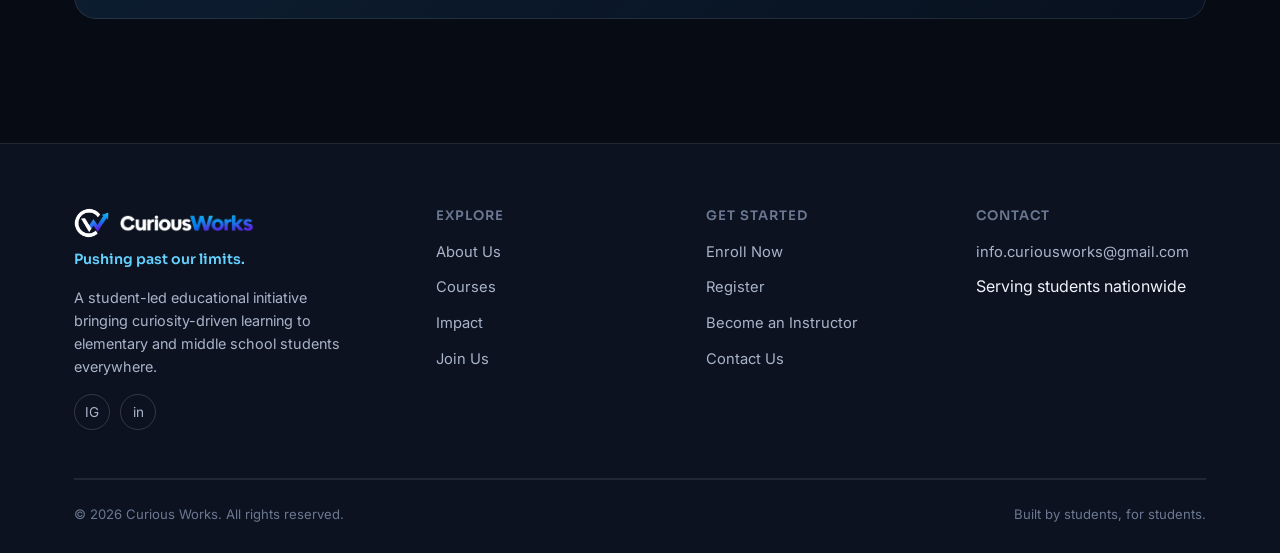
==== commit 0ba89484: "Add light/dark theme toggle Adds a fixed corner button that switches the whole site between the exis" ====
--- a/about.html
+++ b/about.html
@@ -2,6 +2,7 @@
 <html lang="en">
 <head>
 <meta charset="UTF-8">
+<script>(function(){try{var t=localStorage.getItem('cw_theme')||'dark';document.documentElement.setAttribute('data-theme',t);}catch(e){}})();</script>
 <meta name="viewport" content="width=device-width, initial-scale=1.0">
 <title>About Us | Curious Works</title>
 <meta name="description" content="Learn what Curious Works is, why it was created, our mission, and our vision for the future of curiosity-driven education.">
--- a/css/style.css
+++ b/css/style.css
@@ -1,10 +1,12 @@
 /* ==========================================================================
    Curious Works — Global Stylesheet
    Design system: dark navy + cerulean glow, glassmorphism accents.
+   Also supports a light theme via [data-theme="light"] on <html>,
+   toggled by the corner button (see "Theme toggle" below).
    ========================================================================== */
 
 :root {
-  /* Color palette */
+  /* Color palette (dark theme, default) */
   --bg: #070b14;
   --bg-elevated: #0c1220;
   --bg-elevated-2: #101828;
@@ -26,6 +28,13 @@
   --success: #48d597;
   --danger: #ff6b6b;
 
+  --header-bg: rgba(7, 11, 20, 0.72);
+  --field-bg: rgba(255, 255, 255, 0.03);
+  --field-bg-focus: rgba(255, 255, 255, 0.05);
+  --hero-gradient-start: #ffffff;
+  --shadow-soft: rgba(0, 0, 0, 0.7);
+  --orb-opacity: 0.4;
+
   /* Typography */
   --font-heading: 'Sora', 'Segoe UI', system-ui, sans-serif;
   --font-body: 'Inter', 'Segoe UI', system-ui, sans-serif;
@@ -37,8 +46,75 @@
   --radius-lg: 22px;
   --radius-pill: 999px;
 
-  --shadow-glow: 0 0 0 1px var(--border), 0 20px 60px -20px rgba(0, 0, 0, 0.7);
+  --shadow-glow: 0 0 0 1px var(--border), 0 20px 60px -20px var(--shadow-soft);
   --transition: 220ms cubic-bezier(0.2, 0.7, 0.3, 1);
+
+  --body-bg-image:
+    radial-gradient(ellipse 900px 600px at 12% -10%, rgba(58, 168, 255, 0.14), transparent 60%),
+    radial-gradient(ellipse 800px 500px at 100% 10%, rgba(100, 210, 255, 0.08), transparent 55%),
+    linear-gradient(180deg, #060a12 0%, #070b14 40%, #060910 100%);
+  --btn-primary-text: #041022;
+  --warning: #ffb454;
+  --danger-soft-text: #ffb4b4;
+  --danger-soft-bg: rgba(255, 107, 107, 0.1);
+  --danger-soft-border: rgba(255, 107, 107, 0.35);
+  --mobile-nav-bg: rgba(8, 12, 22, 0.98);
+  --success-soft-bg: rgba(72, 213, 151, 0.12);
+  --success-soft-border: rgba(72, 213, 151, 0.4);
+  --cta-banner-bg: linear-gradient(135deg, rgba(58,168,255,0.14), rgba(28,111,212,0.06));
+  --summary-box-border: rgba(58,168,255,0.3);
+}
+
+:root[data-theme="light"] {
+  --bg: #f6f8fb;
+  --bg-elevated: #ffffff;
+  --bg-elevated-2: #eef2f7;
+  --surface: rgba(16, 24, 40, 0.03);
+  --surface-strong: rgba(16, 24, 40, 0.06);
+  --border: rgba(16, 24, 40, 0.09);
+  --border-strong: rgba(16, 24, 40, 0.16);
+
+  --accent: #1c6fd4;
+  --accent-2: #0f5fc0;
+  --accent-deep: #143f8a;
+  --accent-glow: rgba(28, 111, 212, 0.25);
+  --accent-glow-soft: rgba(28, 111, 212, 0.12);
+
+  --text: #101828;
+  --text-dim: #46536b;
+  --text-faint: #7c8aa3;
+
+  --success: #0f6b41;
+  --danger: #c23131;
+
+  --header-bg: rgba(255, 255, 255, 0.78);
+  --field-bg: rgba(16, 24, 40, 0.03);
+  --field-bg-focus: rgba(16, 24, 40, 0.05);
+  --hero-gradient-start: #101828;
+  --shadow-soft: rgba(16, 24, 40, 0.16);
+  --orb-opacity: 0.18;
+
+  --body-bg-image:
+    radial-gradient(ellipse 900px 600px at 12% -10%, rgba(28, 111, 212, 0.08), transparent 60%),
+    radial-gradient(ellipse 800px 500px at 100% 10%, rgba(15, 95, 192, 0.05), transparent 55%),
+    linear-gradient(180deg, #ffffff 0%, #f6f8fb 40%, #eef2f7 100%);
+  --btn-primary-text: #ffffff;
+  --warning: #b45309;
+  --danger-soft-text: #b91c1c;
+  --danger-soft-bg: rgba(194, 49, 49, 0.08);
+  --danger-soft-border: rgba(194, 49, 49, 0.35);
+  --mobile-nav-bg: rgba(255, 255, 255, 0.98);
+  --success-soft-bg: rgba(15, 107, 65, 0.10);
+  --success-soft-border: rgba(15, 107, 65, 0.35);
+  --cta-banner-bg: linear-gradient(135deg, rgba(28,111,212,0.10), rgba(20,63,138,0.05));
+  --summary-box-border: rgba(28,111,212,0.3);
+}
+
+/* Smooth, non-jarring switch between themes */
+body,
+.site-header,
+.form-card {
+  transition: background-color 0.3s ease, border-color 0.3s ease, color 0.3s ease;
 }
 
 /* ---------- Reset ---------- */
@@ -94,10 +170,7 @@
 
 /* ---------- Background texture ---------- */
 body {
-  background-image:
-    radial-gradient(ellipse 900px 600px at 12% -10%, rgba(58, 168, 255, 0.14), transparent 60%),
-    radial-gradient(ellipse 800px 500px at 100% 10%, rgba(100, 210, 255, 0.08), transparent 55%),
-    linear-gradient(180deg, #060a12 0%, #070b14 40%, #060910 100%);
+  background-image: var(--body-bg-image);
   background-attachment: fixed;
 }
 
@@ -190,7 +263,7 @@
 
 .btn-primary {
   background: linear-gradient(135deg, var(--accent-2), var(--accent-deep));
-  color: #041022;
+  color: var(--btn-primary-text);
   box-shadow: 0 8px 24px -8px var(--accent-glow), inset 0 1px 0 rgba(255,255,255,0.35);
 }
 
@@ -228,7 +301,7 @@
   position: sticky;
   top: 0;
   z-index: 100;
-  background: rgba(7, 11, 20, 0.72);
+  background: var(--header-bg);
   backdrop-filter: blur(14px) saturate(140%);
   border-bottom: 1px solid var(--border);
 }
@@ -310,7 +383,7 @@
     right: 0;
     flex-direction: column;
     align-items: stretch;
-    background: rgba(8, 12, 22, 0.98);
+    background: var(--mobile-nav-bg);
     border-bottom: 1px solid var(--border);
     padding: 10px 20px 24px;
     gap: 4px;
@@ -345,7 +418,7 @@
   position: absolute;
   border-radius: 50%;
   filter: blur(60px);
-  opacity: 0.4;
+  opacity: var(--orb-opacity);
   animation: float 22s ease-in-out infinite;
 }
 
@@ -387,7 +460,7 @@
 
 .hero h1 {
   font-size: clamp(2.4rem, 5.6vw, 4.2rem);
-  background: linear-gradient(135deg, #ffffff 20%, var(--accent-2) 75%);
+  background: linear-gradient(135deg, var(--hero-gradient-start) 20%, var(--accent-2) 75%);
   -webkit-background-clip: text;
   background-clip: text;
   color: transparent;
@@ -415,13 +488,13 @@
   border-radius: var(--radius-lg);
   padding: 32px;
   backdrop-filter: blur(10px);
-  transition: transform var(--transition), border-color var(--transition), box-shadow var(--transition);
+  transition: transform var(--transition), border-color var(--transition), box-shadow var(--transition), background-color 0.3s ease, color 0.3s ease;
 }
 
 .card:hover {
   transform: translateY(-4px);
   border-color: var(--border-strong);
-  box-shadow: 0 24px 50px -24px rgba(0,0,0,0.6), 0 0 0 1px var(--border);
+  box-shadow: 0 24px 50px -24px var(--shadow-soft), 0 0 0 1px var(--border);
 }
 
 .card-icon {
@@ -504,7 +577,7 @@
 
 .course-banner {
   height: 108px;
-  background: linear-gradient(135deg, rgba(58,168,255,0.22), rgba(100,210,255,0.05));
+  background: linear-gradient(135deg, var(--accent-glow), var(--accent-glow-soft));
   display: flex;
   align-items: center;
   justify-content: center;
@@ -548,7 +621,7 @@
   font-weight: 500;
   color: var(--accent-2);
   background: var(--accent-glow-soft);
-  border: 1px solid rgba(58, 168, 255, 0.25);
+  border: 1px solid var(--accent-glow);
   border-radius: var(--radius-pill);
   padding: 4px 10px;
   white-space: nowrap;
@@ -563,7 +636,7 @@
   font-weight: 600;
   margin-bottom: 16px;
 }
-.spots-badge.low { color: #ffb454; }
+.spots-badge.low { color: var(--warning); }
 .spots-badge::before {
   content: '';
   width: 7px; height: 7px; border-radius: 50%;
@@ -581,61 +654,13 @@
   font-family: var(--font-heading);
   font-size: clamp(2.2rem, 4vw, 3rem);
   font-weight: 700;
-  background: linear-gradient(135deg, #fff, var(--accent-2));
+  background: linear-gradient(135deg, var(--hero-gradient-start), var(--accent-2));
   -webkit-background-clip: text;
   background-clip: text;
   color: transparent;
 }
 
 .stat-label { font-size: 0.9rem; color: var(--text-dim); margin-top: 6px; }
-
-/* ---------- Testimonials ---------- */
-.testimonial-card {
-  padding: 30px;
-}
-
-.testimonial-quote {
-  font-size: 1.02rem;
-  color: var(--text);
-  margin-bottom: 20px;
-  position: relative;
-}
-
-.testimonial-author {
-  display: flex;
-  align-items: center;
-  gap: 12px;
-}
-
-.avatar {
-  width: 42px; height: 42px;
-  border-radius: 50%;
-  background: linear-gradient(135deg, var(--accent), var(--accent-deep));
-  display: flex; align-items: center; justify-content: center;
-  font-weight: 700; font-family: var(--font-heading);
-  color: #041022;
-  flex-shrink: 0;
-}
-
-.author-name { font-weight: 600; font-size: 0.92rem; }
-.author-role { font-size: 0.8rem; color: var(--text-faint); }
-
-/* ---------- Photo placeholder ---------- */
-.photo-placeholder {
-  aspect-ratio: 4/3;
-  border-radius: var(--radius-md);
-  border: 1px dashed var(--border-strong);
-  background: linear-gradient(160deg, rgba(58,168,255,0.06), rgba(255,255,255,0.02));
-  display: flex;
-  flex-direction: column;
-  align-items: center;
-  justify-content: center;
-  gap: 8px;
-  color: var(--text-faint);
-  font-size: 0.85rem;
-  text-align: center;
-  padding: 16px;
-}
 
 /* ---------- Forms ---------- */
 .form-card {
@@ -671,12 +696,12 @@
 .field select,
 .field textarea {
   width: 100%;
-  background: rgba(255, 255, 255, 0.03);
+  background: var(--field-bg);
   border: 1px solid var(--border-strong);
   border-radius: var(--radius-sm);
   padding: 12px 14px;
   color: var(--text);
-  transition: border-color var(--transition), box-shadow var(--transition), background var(--transition);
+  transition: border-color var(--transition), box-shadow var(--transition), background var(--transition), color 0.3s ease;
 }
 
 .field input::placeholder, .field textarea::placeholder { color: var(--text-faint); }
@@ -687,7 +712,7 @@
   outline: none;
   border-color: var(--accent);
   box-shadow: 0 0 0 3px var(--accent-glow-soft);
-  background: rgba(255, 255, 255, 0.05);
+  background: var(--field-bg-focus);
 }
 
 .field input:invalid:not(:placeholder-shown),
@@ -705,9 +730,9 @@
 }
 
 .form-submit-error {
-  color: #ffb4b4;
-  background: rgba(255, 107, 107, 0.1);
-  border: 1px solid rgba(255, 107, 107, 0.35);
+  color: var(--danger-soft-text);
+  background: var(--danger-soft-bg);
+  border: 1px solid var(--danger-soft-border);
   border-radius: var(--radius-sm);
   padding: 12px 14px;
   font-size: 0.85rem;
@@ -756,8 +781,8 @@
 .confirm-icon {
   width: 68px; height: 68px;
   border-radius: 50%;
-  background: rgba(72, 213, 151, 0.12);
-  border: 1px solid rgba(72, 213, 151, 0.4);
+  background: var(--success-soft-bg);
+  border: 1px solid var(--success-soft-border);
   color: var(--success);
   display: flex; align-items: center; justify-content: center;
   margin: 0 auto 22px;
@@ -774,7 +799,7 @@
   border-radius: var(--radius-lg);
   padding: 56px 40px;
   text-align: center;
-  background: linear-gradient(135deg, rgba(58,168,255,0.14), rgba(28,111,212,0.06));
+  background: var(--cta-banner-bg);
   border: 1px solid var(--border);
   position: relative;
   overflow: hidden;
@@ -923,7 +948,7 @@
 
 .summary-box {
   background: var(--accent-glow-soft);
-  border: 1px solid rgba(58,168,255,0.3);
+  border: 1px solid var(--summary-box-border);
   border-radius: var(--radius-md);
   padding: 20px 22px;
   margin-bottom: 28px;
@@ -981,7 +1006,7 @@
   border-radius: var(--radius-lg);
   padding: 40px 32px 32px;
   text-align: center;
-  box-shadow: 0 30px 80px -20px rgba(0, 0, 0, 0.7), 0 0 0 1px var(--border);
+  box-shadow: 0 30px 80px -20px var(--shadow-soft), 0 0 0 1px var(--border);
   animation: newsletterPopIn 380ms cubic-bezier(0.16, 1, 0.3, 1);
 }
 
@@ -1023,3 +1048,37 @@
 @media (max-width: 480px) {
   .newsletter-modal { padding: 36px 22px 26px; }
 }
+
+/* ---------- Theme toggle ---------- */
+.theme-toggle {
+  position: fixed;
+  bottom: 24px;
+  right: 24px;
+  z-index: 200;
+  width: 48px;
+  height: 48px;
+  border-radius: 50%;
+  border: 1px solid var(--border-strong);
+  background: var(--surface-strong);
+  backdrop-filter: blur(10px);
+  color: var(--text);
+  display: flex;
+  align-items: center;
+  justify-content: center;
+  cursor: pointer;
+  padding: 0;
+  box-shadow: var(--shadow-glow);
+  transition: background var(--transition), border-color var(--transition), transform var(--transition), color var(--transition);
+}
+
+.theme-toggle:hover {
+  border-color: var(--accent);
+  color: var(--accent-2);
+  transform: translateY(-2px);
+}
+
+.theme-toggle svg { width: 22px; height: 22px; }
+
+@media (max-width: 640px) {
+  .theme-toggle { bottom: 16px; right: 16px; width: 44px; height: 44px; }
+}
